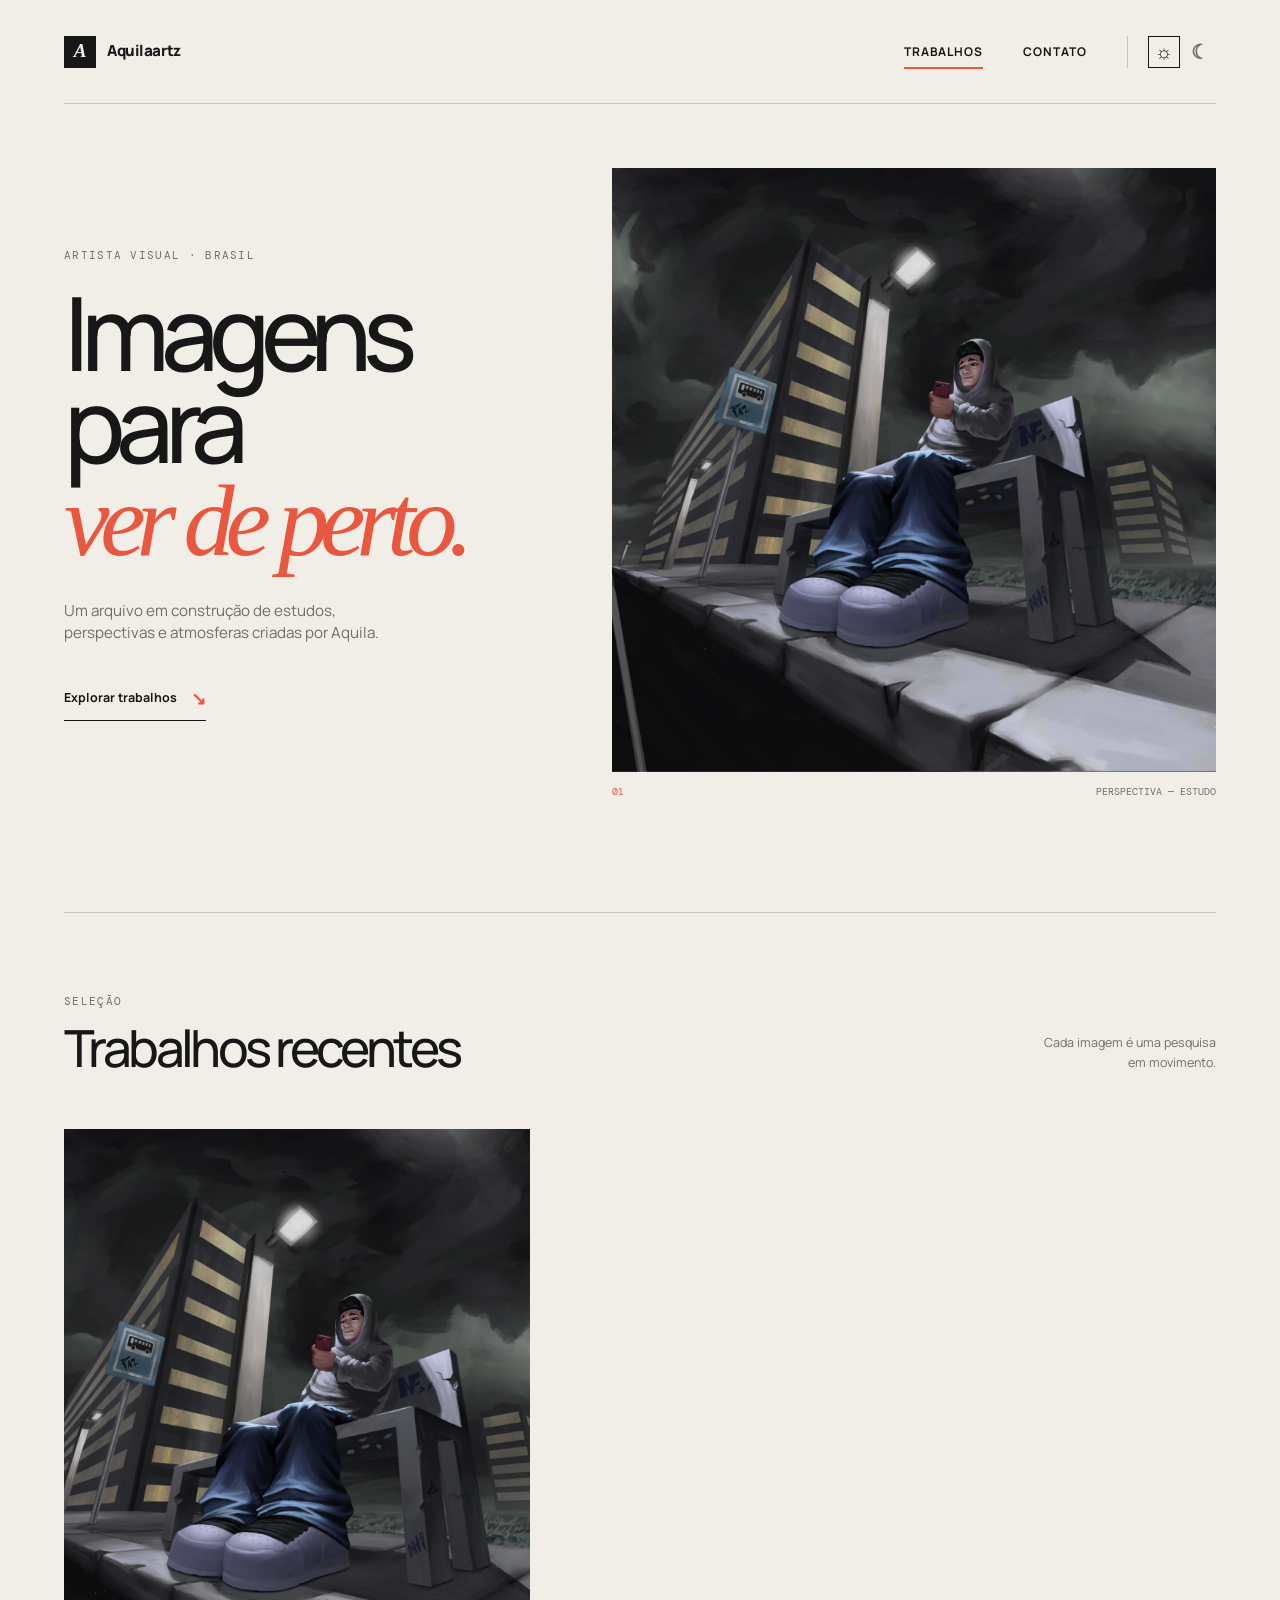
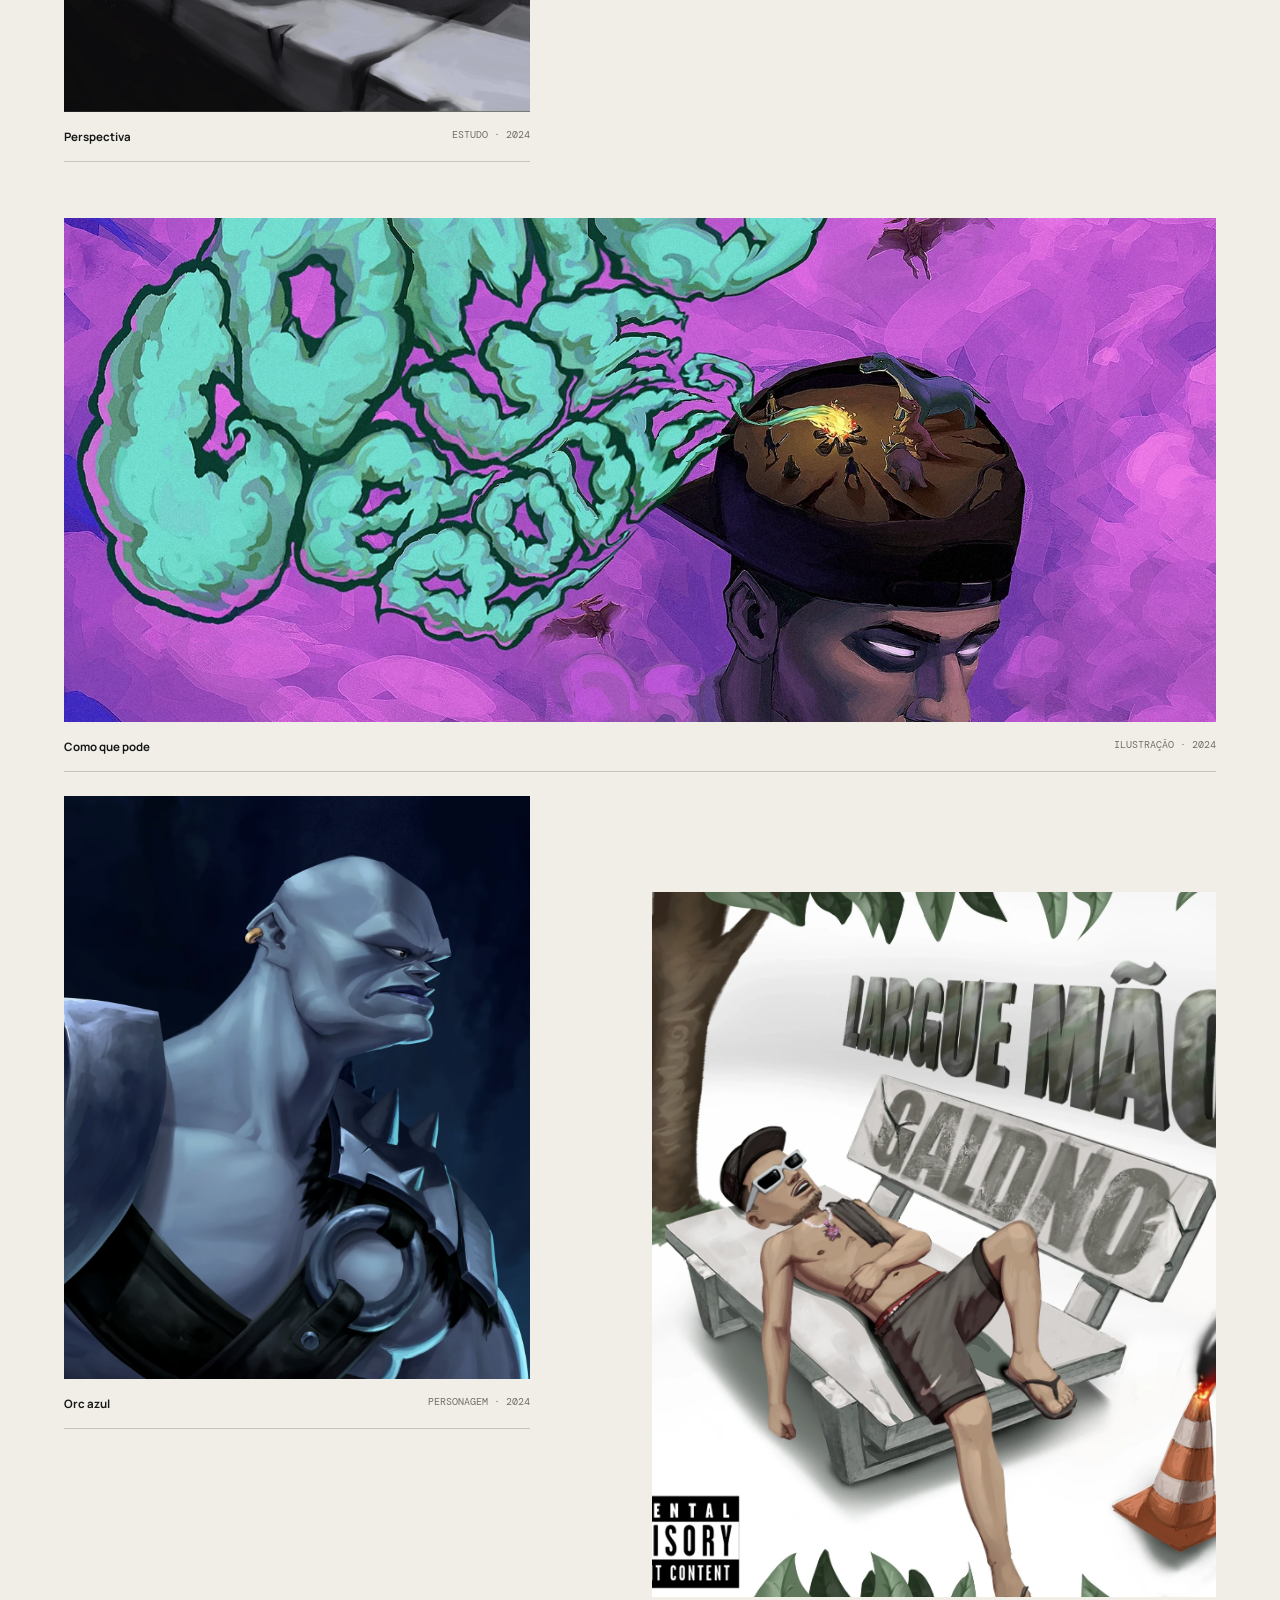
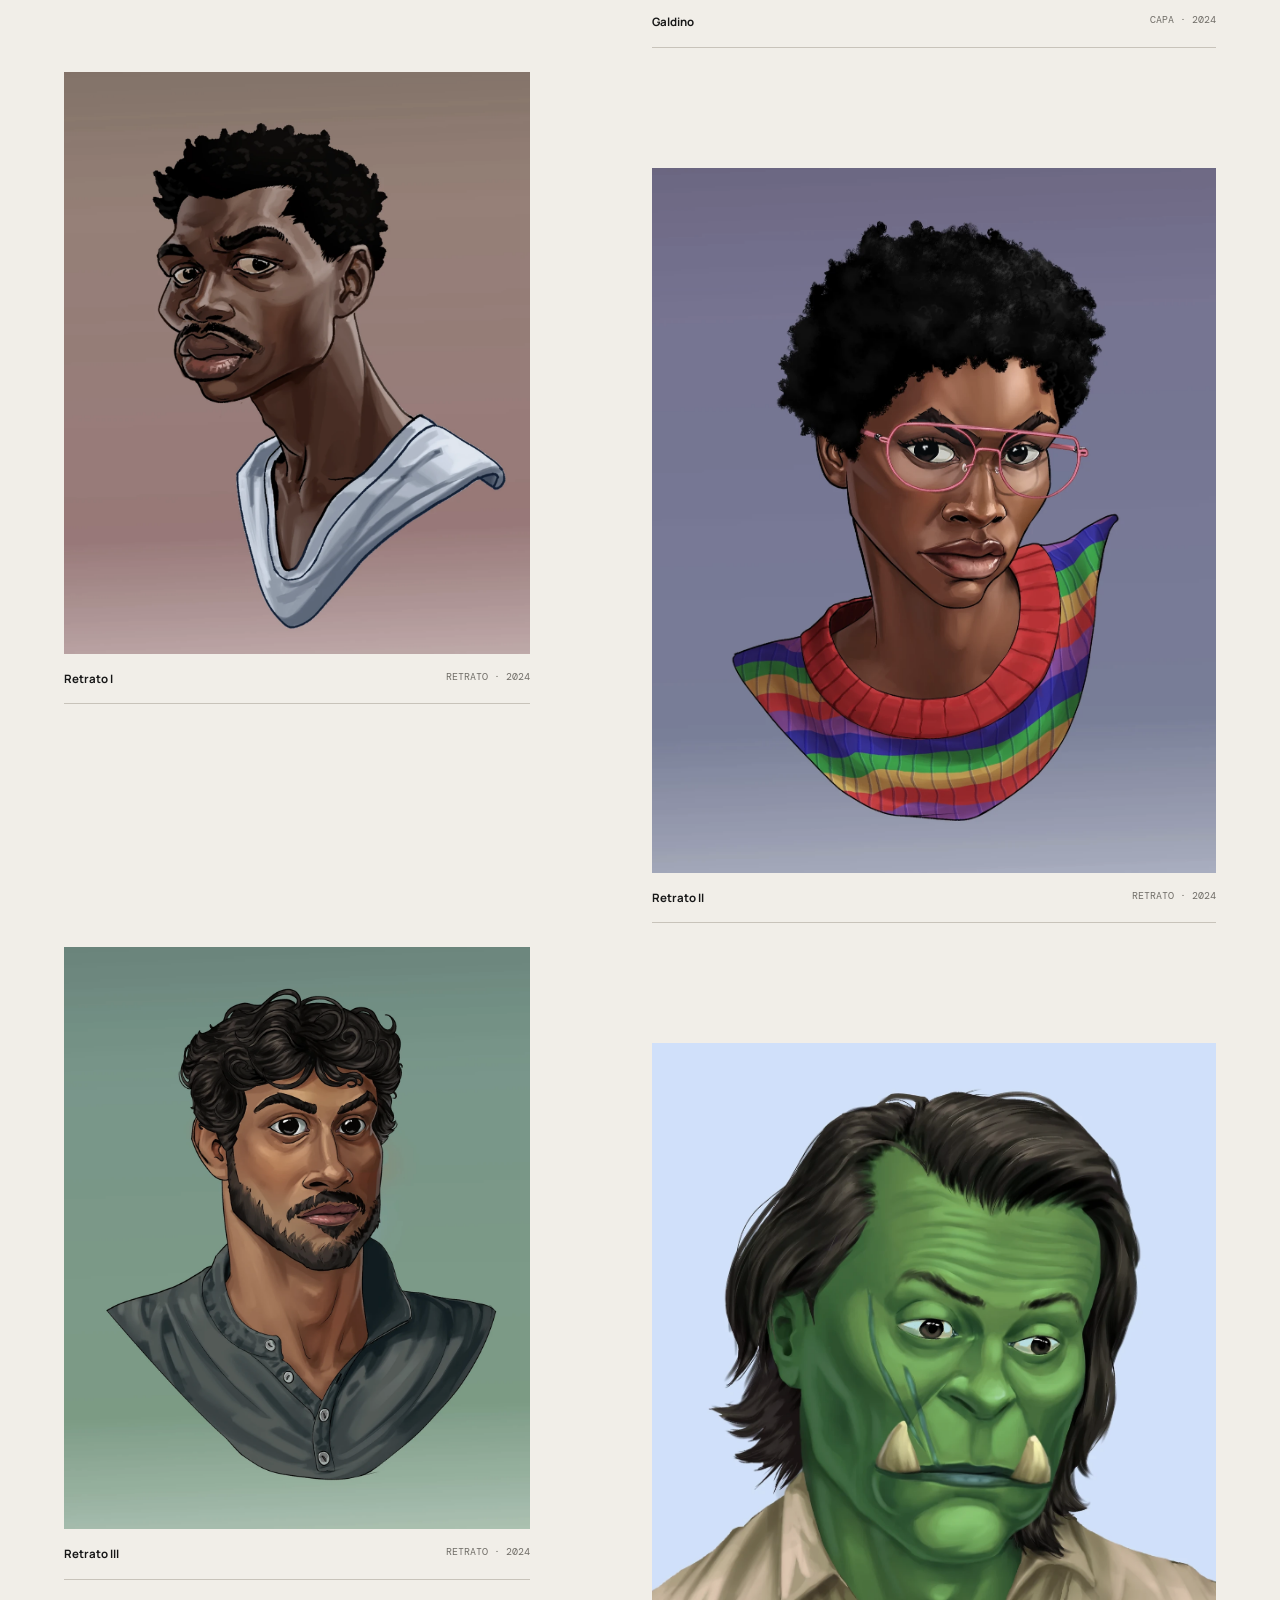
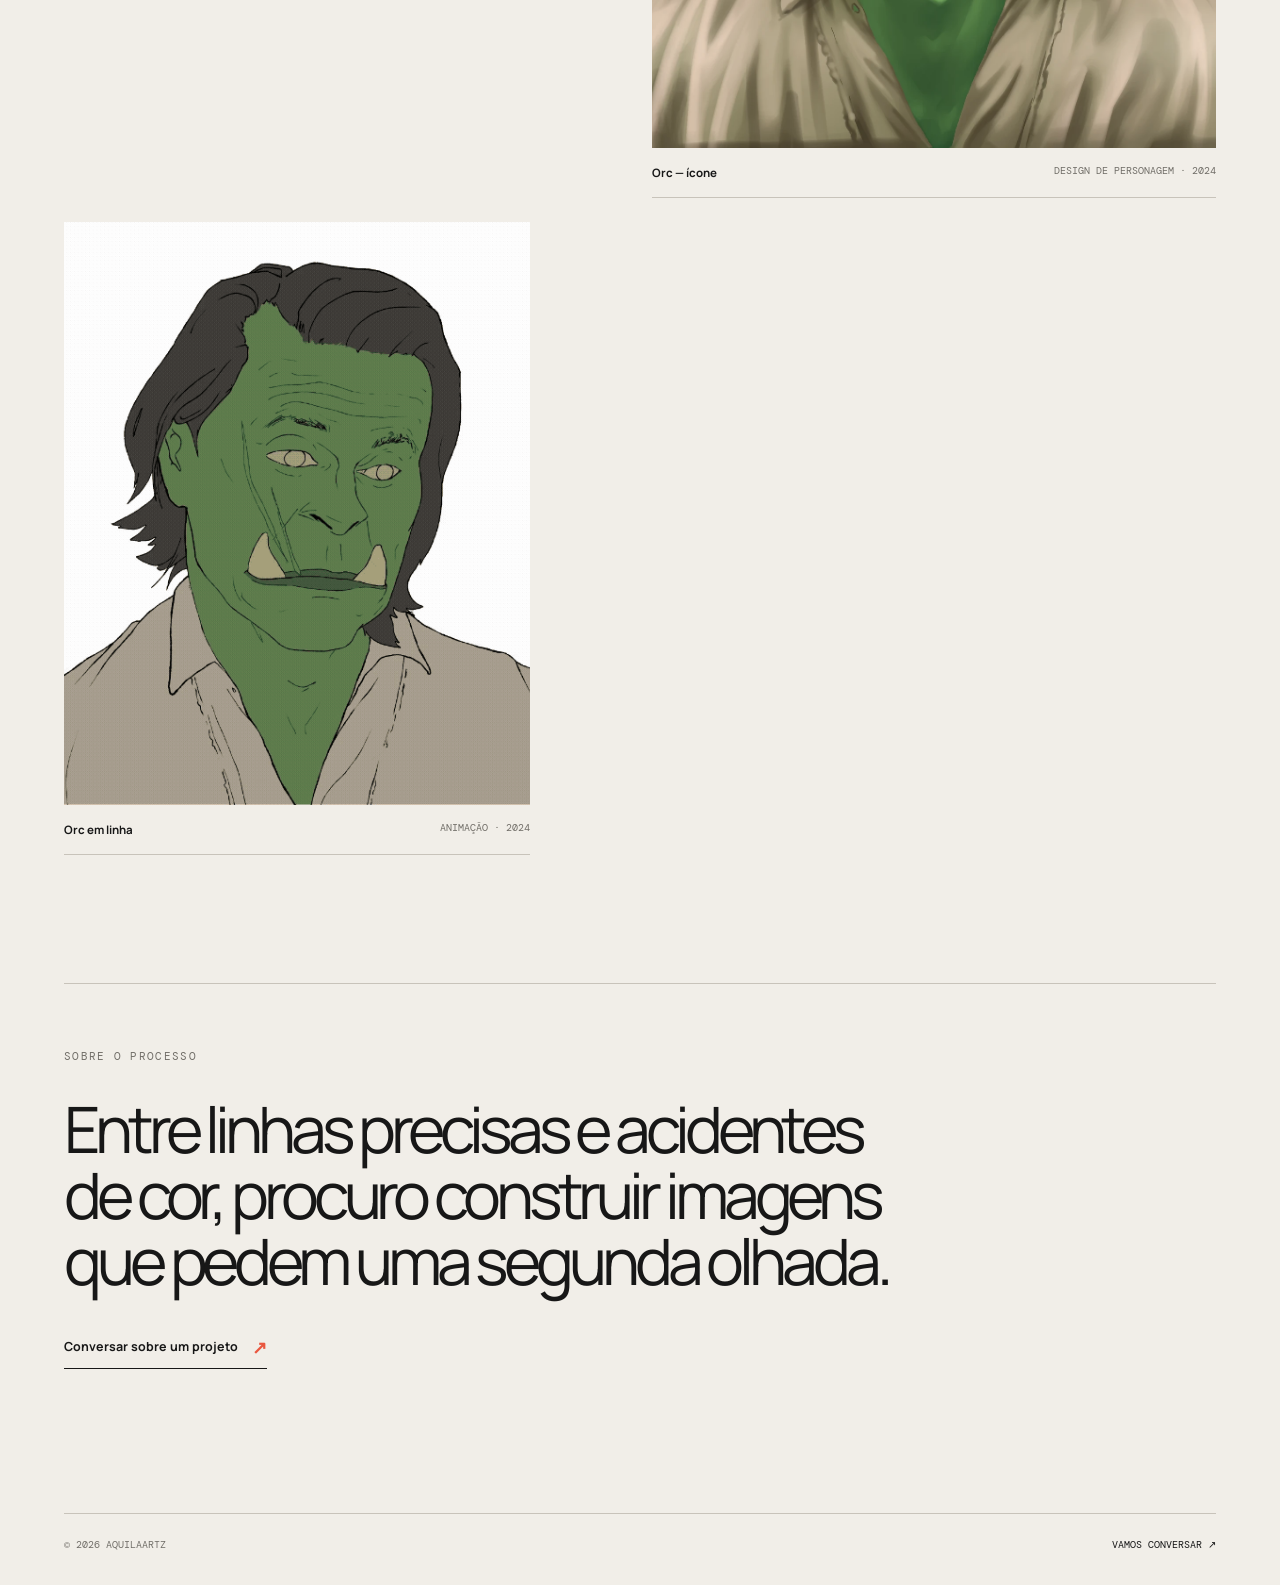
==== index.html @ cd627b95 "Adds the artistic portfolio site Introduces the complete portfolio experience so visitors can browse" ====
<!DOCTYPE html>
<html lang="pt-br">
<head>
    <meta charset="UTF-8">
    <meta name="viewport" content="width=device-width, initial-scale=1.0">
    <meta name="author" content="Aquila Fernando Alves Silva">
    <meta name="description" content="Aquilaartz — portfólio artístico de Aquila Fernando Alves Silva.">
    <script src="js/main.js" defer></script>
    <link rel="stylesheet" href="css/style.css">
    <title>Aquilaartz — Portfólio artístico</title>
</head>
<body>
    
    <header class="site-header">
        <a class="brand" href="index.html" aria-label="Aquilaartz, início"><span class="brand-mark">A</span><span>Aquilaartz</span></a>
        <button class="menu-toggle" type="button" aria-expanded="false" aria-controls="site-nav"><span class="sr-only">Abrir menu</span><span></span><span></span></button>
        <nav class="site-nav" id="site-nav" aria-label="Navegação principal"><a class="is-active" href="index.html">Trabalhos</a><a href="contato.html">Contato</a><div class="theme-switcher" aria-label="Escolha de tema"><button class="theme-button" type="button" data-theme-choice="light" aria-label="Usar interface clara" aria-pressed="true">☼</button><button class="theme-button" type="button" data-theme-choice="dark" aria-label="Usar interface escura" aria-pressed="false">☾</button></div></nav>
    </header>


    <main class="home-page">
        <section class="hero section-shell">
            <div class="hero-copy"><p class="eyebrow">Artista visual · Brasil</p><h1>Imagens para<br><em>ver de perto.</em></h1><p class="hero-intro">Um arquivo em construção de estudos, perspectivas e atmosferas criadas por Aquila.</p><a class="text-link" href="#trabalhos">Explorar trabalhos <span aria-hidden="true">↘</span></a></div>
            <figure class="hero-art"><img src="assets/img/arte-perspec.jpg" alt="Obra artística em perspectiva, de Aquila"><figcaption><span>01</span> Perspectiva — estudo</figcaption></figure>
        </section>
        <section class="work-section section-shell" id="trabalhos"><div class="section-heading"><div><p class="eyebrow">Seleção</p><h2>Trabalhos recentes</h2></div><p class="section-note">Cada imagem é uma pesquisa<br>em movimento.</p></div><div class="art-grid" id="art-grid" aria-live="polite"></div></section>
        <section class="statement section-shell"><p class="eyebrow">Sobre o processo</p><p class="statement-text">Entre linhas precisas e acidentes de cor, procuro construir imagens que pedem uma segunda olhada.</p><a class="text-link" href="contato.html">Conversar sobre um projeto <span aria-hidden="true">↗</span></a></section>
    </main>
    <footer class="site-footer section-shell"><span>© <span data-current-year></span> Aquilaartz</span><a href="contato.html">Vamos conversar <span aria-hidden="true">↗</span></a>
    </footer>
    <dialog class="art-modal" id="art-modal" aria-labelledby="modal-title"><button class="modal-close" type="button" aria-label="Fechar visualização">×</button><img id="modal-image" src="" alt=""><div class="modal-caption"><p class="eyebrow">Visualização</p><h2 id="modal-title"></h2><p id="modal-description"></p></div></dialog>
</body>
</html>
---- css/style.css ----
@import url('https://fonts.googleapis.com/css2?family=DM+Mono:wght@400;500&family=Manrope:wght@400;500;600;700;800&display=swap');
:root { --ink:#171717; --paper:#f1eee8; --muted:#716e68; --line:#c8c3ba; --accent:#e9573f; --space:clamp(1.5rem,5vw,5rem); }
body[data-theme='dark'] { --ink:#f1eee8; --paper:#171717; --muted:#aaa59d; --line:#45413d; --accent:#ff765d; }
* { box-sizing:border-box; margin:0; padding:0; } html { scroll-behavior:smooth; } body { background:var(--paper); color:var(--ink); font-family:'Manrope',sans-serif; line-height:1.5; } body:has(.art-modal[open]) { overflow:hidden; } a { color:inherit; text-decoration:none; } button { color:inherit; font:inherit; } .sr-only { position:absolute; width:1px; height:1px; padding:0; margin:-1px; overflow:hidden; clip:rect(0,0,0,0); white-space:nowrap; border:0; } .section-shell { width:min(100% - (var(--space) * 2),1280px); margin-inline:auto; }
.site-header { display:flex; align-items:center; justify-content:space-between; width:min(100% - (var(--space) * 2),1440px); min-height:6.5rem; margin-inline:auto; border-bottom:1px solid var(--line); } .brand { display:flex; align-items:center; gap:.7rem; font-size:.95rem; font-weight:800; letter-spacing:-.03em; } .brand-mark { display:grid; place-items:center; width:2rem; height:2rem; background:var(--ink); color:var(--paper); font-family:Georgia,serif; font-size:1.2rem; font-style:italic; } .site-nav { display:flex; align-items:center; gap:2.5rem; font-size:.75rem; font-weight:700; letter-spacing:.08em; text-transform:uppercase; } .site-nav a { position:relative; padding-block:.5rem; } .site-nav a::after { position:absolute; right:0; bottom:0; left:0; height:2px; background:var(--accent); content:''; transform:scaleX(0); transform-origin:right; transition:transform .25s ease; } .site-nav a:hover::after,.site-nav a.is-active::after { transform:scaleX(1); transform-origin:left; } .theme-switcher { display:flex; gap:.25rem; border-left:1px solid var(--line); padding-left:1.25rem; } .theme-button { display:grid; place-items:center; width:2rem; height:2rem; border:1px solid transparent; background:transparent; color:var(--muted); font-size:1.25rem; line-height:1; cursor:pointer; } .theme-button:hover,.theme-button[aria-pressed='true'] { border-color:var(--ink); color:var(--ink); } .menu-toggle { display:none; border:0; background:none; cursor:pointer; }
.eyebrow,.detail-label { color:var(--muted); font-family:'DM Mono',monospace; font-size:.68rem; letter-spacing:.12em; text-transform:uppercase; } .hero { display:grid; grid-template-columns:.85fr 1.15fr; gap:clamp(2rem,8vw,9rem); align-items:center; min-height:680px; padding-block:4rem 7rem; } .hero h1,.contact-intro h1 { margin:1.4rem 0 2rem; font-size:clamp(3.5rem,8vw,7.8rem); font-weight:500; letter-spacing:-.09em; line-height:.9; } h1 em { color:var(--accent); font-family:Georgia,serif; font-weight:400; } .hero-intro { max-width:22rem; color:var(--muted); font-size:.95rem; } .text-link,.contact-link { display:inline-flex; align-items:center; gap:.9rem; margin-top:2.5rem; border-bottom:1px solid var(--ink); padding-bottom:.5rem; font-size:.78rem; font-weight:700; } .text-link span,.contact-link span { color:var(--accent); font-size:1.1rem; transition:transform .2s ease; } .text-link:hover span,.contact-link:hover span { transform:translate(3px,-3px); } .hero-art img { display:block; width:100%; max-height:660px; object-fit:cover; filter:saturate(.9); } figcaption { display:flex; justify-content:space-between; margin-top:.8rem; color:var(--muted); font-family:'DM Mono',monospace; font-size:.65rem; text-transform:uppercase; } figcaption span { color:var(--accent); }
.work-section { padding-block:5rem 8rem; border-top:1px solid var(--line); } .section-heading { display:flex; align-items:end; justify-content:space-between; margin-bottom:3.5rem; } h2 { margin-top:.8rem; font-size:clamp(2rem,4vw,3.8rem); font-weight:500; letter-spacing:-.07em; line-height:1; } .section-note { color:var(--muted); font-size:.78rem; line-height:1.6; text-align:right; } .art-grid { display:grid; grid-template-columns:repeat(12,1fr); gap:1.5rem; } .art-card { grid-column:span 5; } .art-card:nth-child(2n) { grid-column:7/span 6; margin-top:6rem; } .art-card.is-wide { grid-column:1/-1; margin-top:2rem; } .art-card.is-wide .art-image-wrap { aspect-ratio:16/7; } .art-trigger { display:block; width:100%; border:0; background:none; text-align:left; cursor:pointer; } .art-image-wrap { display:block; overflow:hidden; aspect-ratio:4/5; background:#d8d3cb; } .art-image-wrap img { display:block; width:100%; height:100%; object-fit:cover; filter:grayscale(.15); transition:transform .6s cubic-bezier(.2,.7,.2,1),filter .6s ease; } .art-trigger:hover img { filter:grayscale(0); transform:scale(1.035); } .art-card-meta { display:flex; justify-content:space-between; gap:1rem; border-bottom:1px solid var(--line); padding:1rem 0; font-size:.72rem; } .art-card-meta span { color:var(--muted); font-family:'DM Mono',monospace; font-size:.62rem; text-transform:uppercase; } .statement { padding-block:4rem 9rem; border-top:1px solid var(--line); } .statement-text { max-width:850px; margin-top:2rem; font-size:clamp(2rem,5vw,5rem); letter-spacing:-.08em; line-height:1.03; }
.site-footer { display:flex; justify-content:space-between; border-top:1px solid var(--line); padding-block:1.5rem 2rem; color:var(--muted); font-family:'DM Mono',monospace; font-size:.62rem; text-transform:uppercase; } .site-footer a { color:var(--ink); } .contact-page { display:grid; grid-template-columns:1.4fr 1fr; gap:8vw; min-height:calc(100vh - 10rem); padding-block:11rem 8rem; } .contact-intro h1 { max-width:700px; font-size:clamp(3.7rem,8vw,8rem); } .contact-intro>p:last-child { max-width:24rem; color:var(--muted); font-size:.95rem; } .contact-details { align-self:end; border-top:1px solid var(--line); } .contact-block { display:flex; flex-direction:column; align-items:flex-start; border-bottom:1px solid var(--line); padding-block:1.5rem 2rem; } .contact-link { margin-top:1rem; font-size:1.05rem; } .contact-block .contact-link+.contact-link { margin-top:.5rem; }
.art-modal { width:min(92vw,900px); max-height:92vh; border:0; padding:0; background:var(--ink); color:var(--paper); } .art-modal::backdrop { background:rgb(23 23 23 / 85%); } .art-modal>img { display:block; width:100%; max-height:68vh; object-fit:contain; background:#252525; } .modal-caption { padding:1.4rem 1.7rem 1.8rem; } .modal-caption .eyebrow { color:#aaa59d; } .modal-caption h2 { margin-block:.6rem; } .modal-caption>p:last-child { color:#aaa59d; font-size:.85rem; } .modal-close { position:absolute; top:.8rem; right:1.1rem; z-index:1; border:0; background:none; color:var(--paper); font-size:2rem; line-height:1; cursor:pointer; }
@media (max-width:700px) { .site-header { min-height:5rem; } .menu-toggle { display:flex; flex-direction:column; gap:5px; padding:.5rem 0 .5rem .5rem; } .menu-toggle>span:not(.sr-only) { display:block; width:1.4rem; height:1px; background:var(--ink); } .site-nav { position:absolute; top:5rem; right:var(--space); left:var(--space); z-index:5; display:none; flex-direction:column; align-items:flex-start; gap:0; border-bottom:1px solid var(--line); background:var(--paper); padding-block:.5rem 1rem; } .site-nav.is-open { display:flex; } .site-nav a { padding:.75rem 0; } .theme-switcher { margin-top:.5rem; border-top:1px solid var(--line); border-left:0; padding:1rem 0 0; } .hero { display:block; min-height:auto; padding-block:5rem 6rem; } .hero-copy { margin-bottom:4rem; } .hero h1,.contact-intro h1 { font-size:clamp(3.5rem,17vw,6rem); } .hero-art img { max-height:500px; } .section-heading { align-items:start; flex-direction:column; gap:1.5rem; } .section-note { text-align:left; } .art-grid { display:block; } .art-card,.art-card:nth-child(2n),.art-card.is-wide { margin-top:0; margin-bottom:3rem; } .art-card.is-wide .art-image-wrap { aspect-ratio:16/9; } .statement { padding-bottom:6rem; } .contact-page { display:block; min-height:auto; padding-block:6rem 7rem; } .contact-details { margin-top:7rem; } }
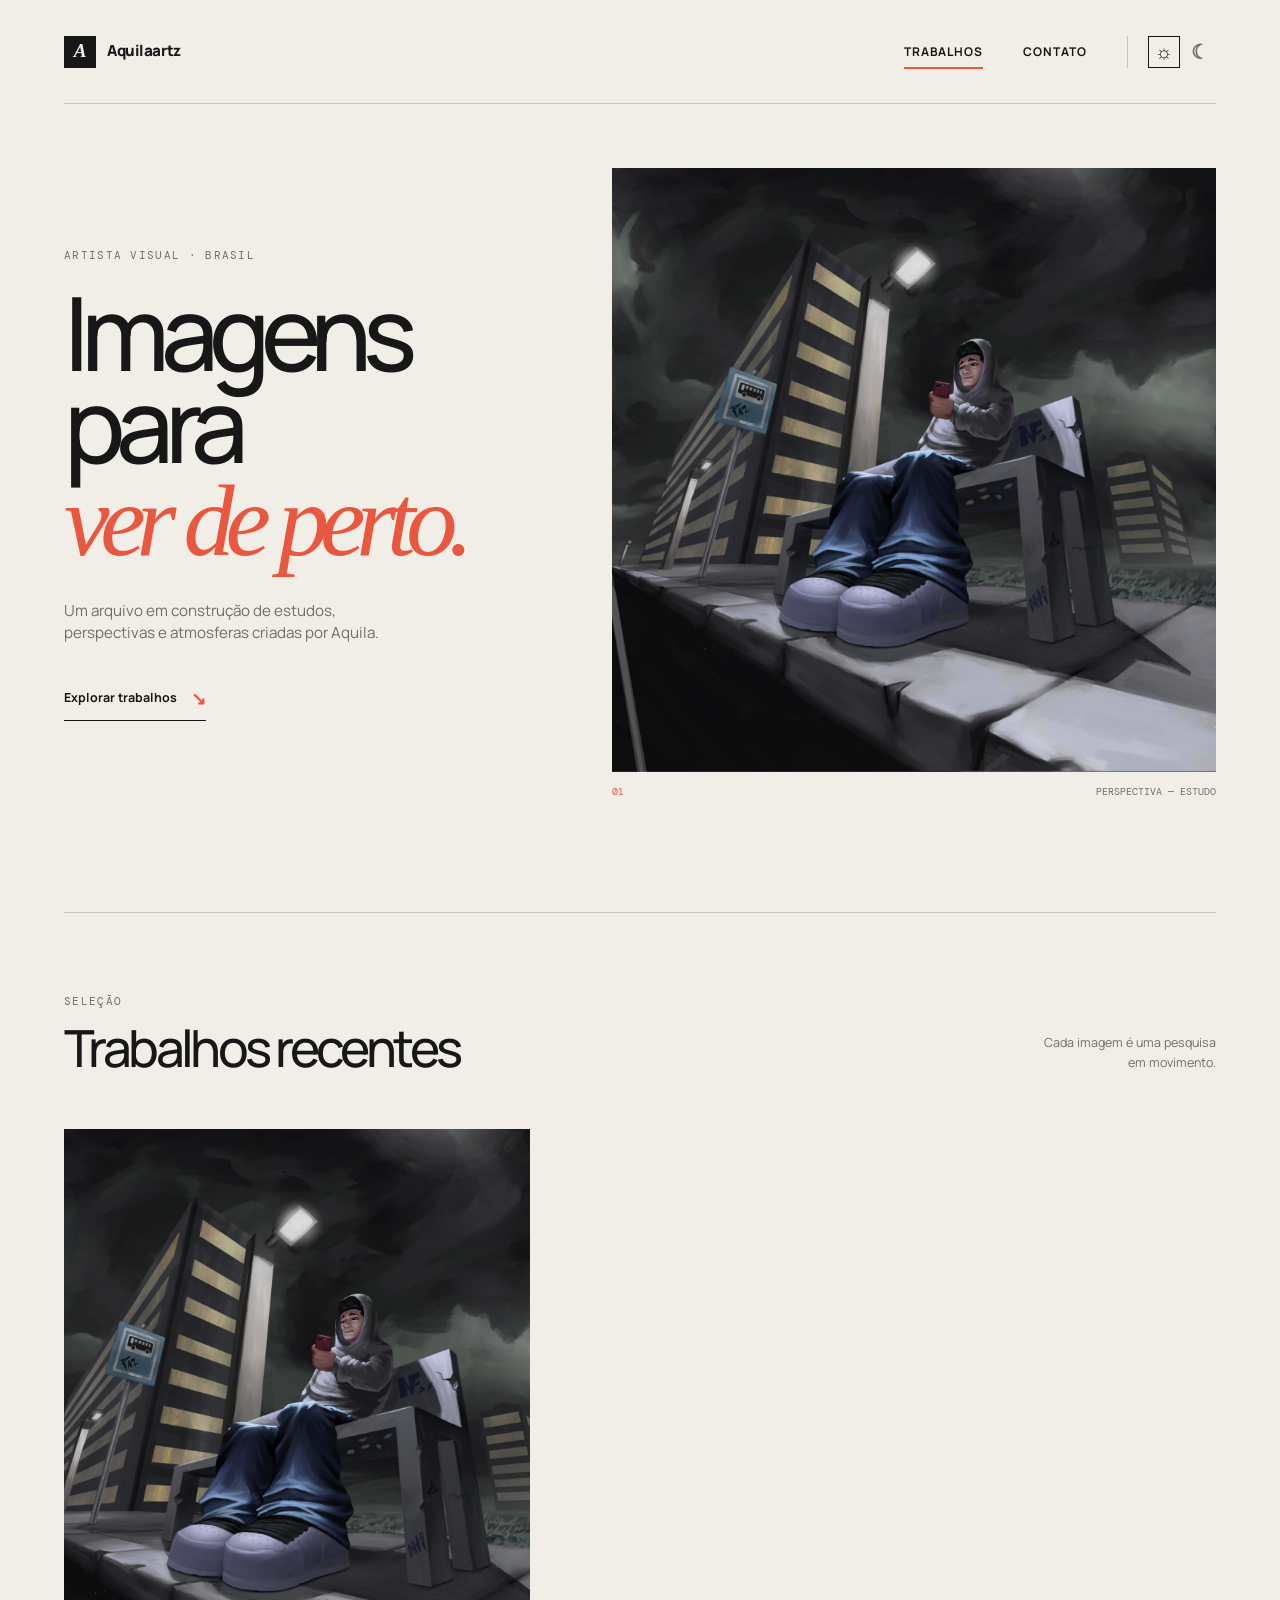
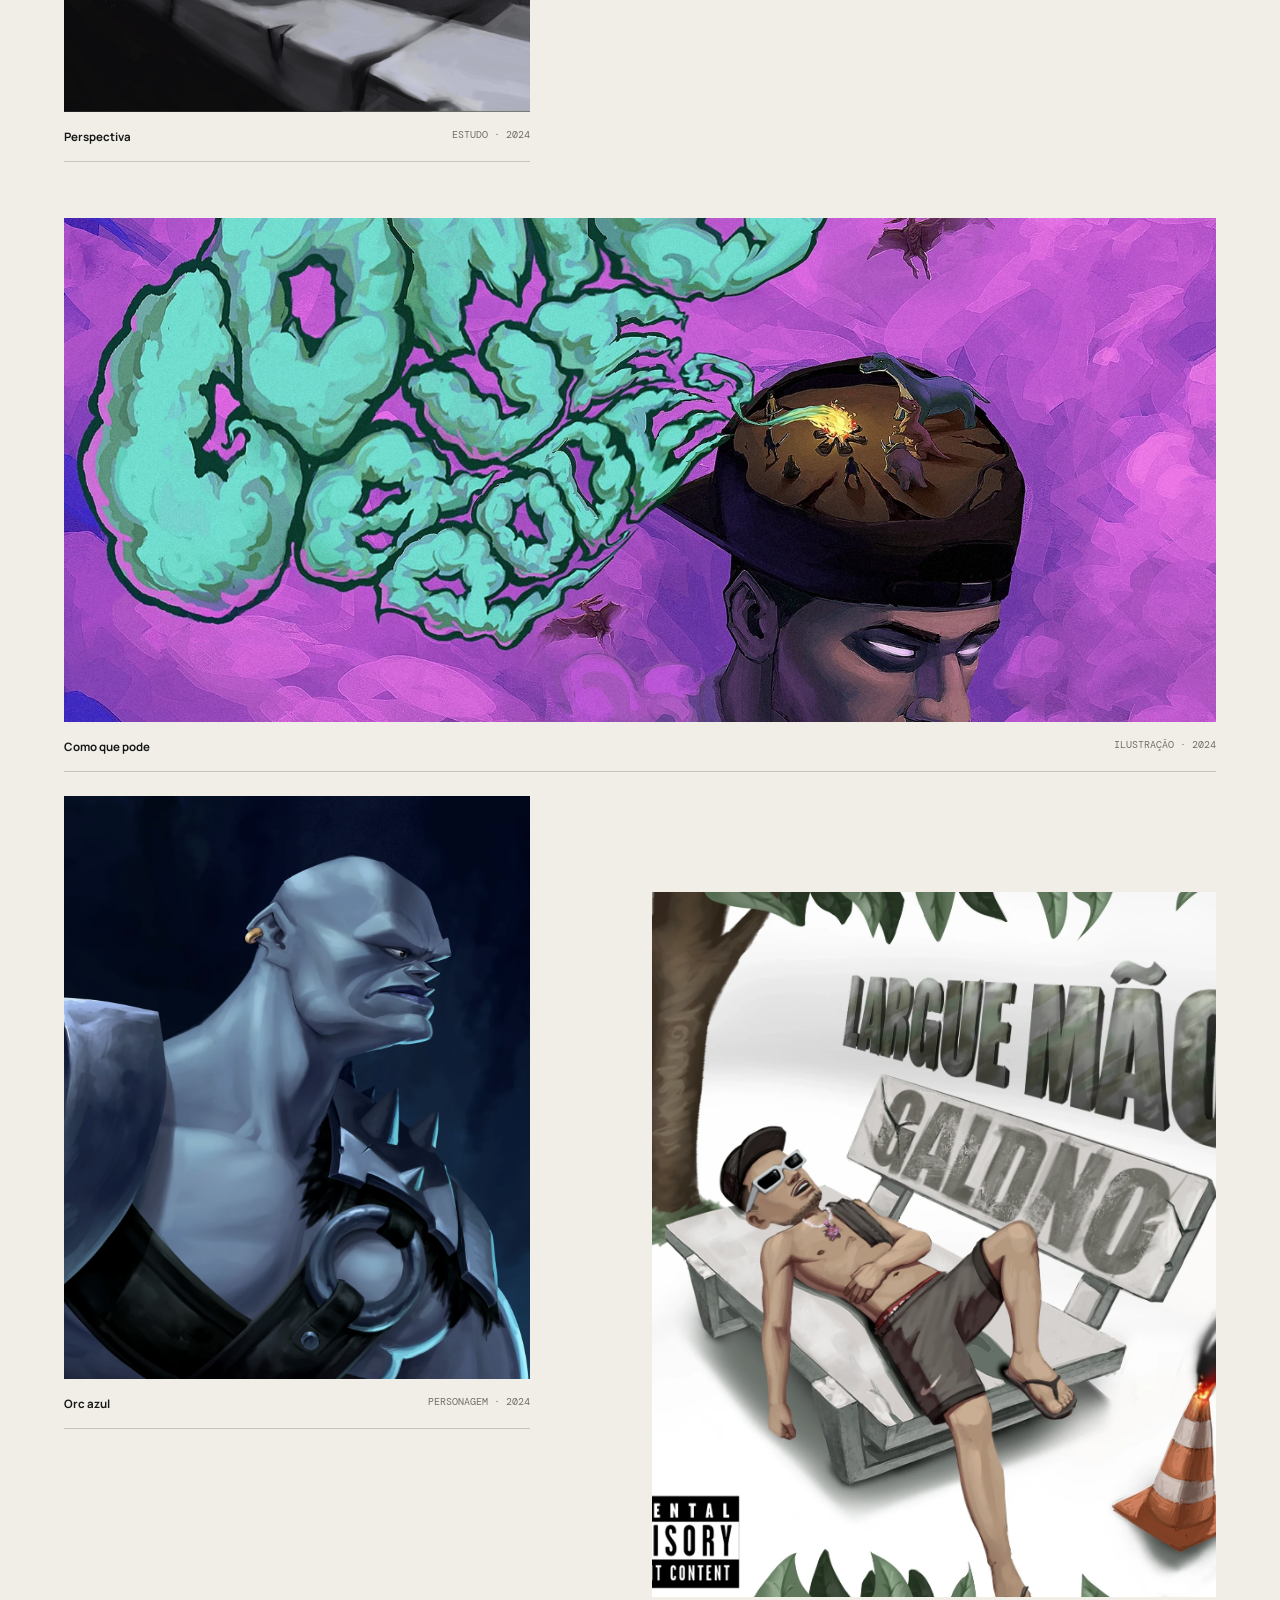
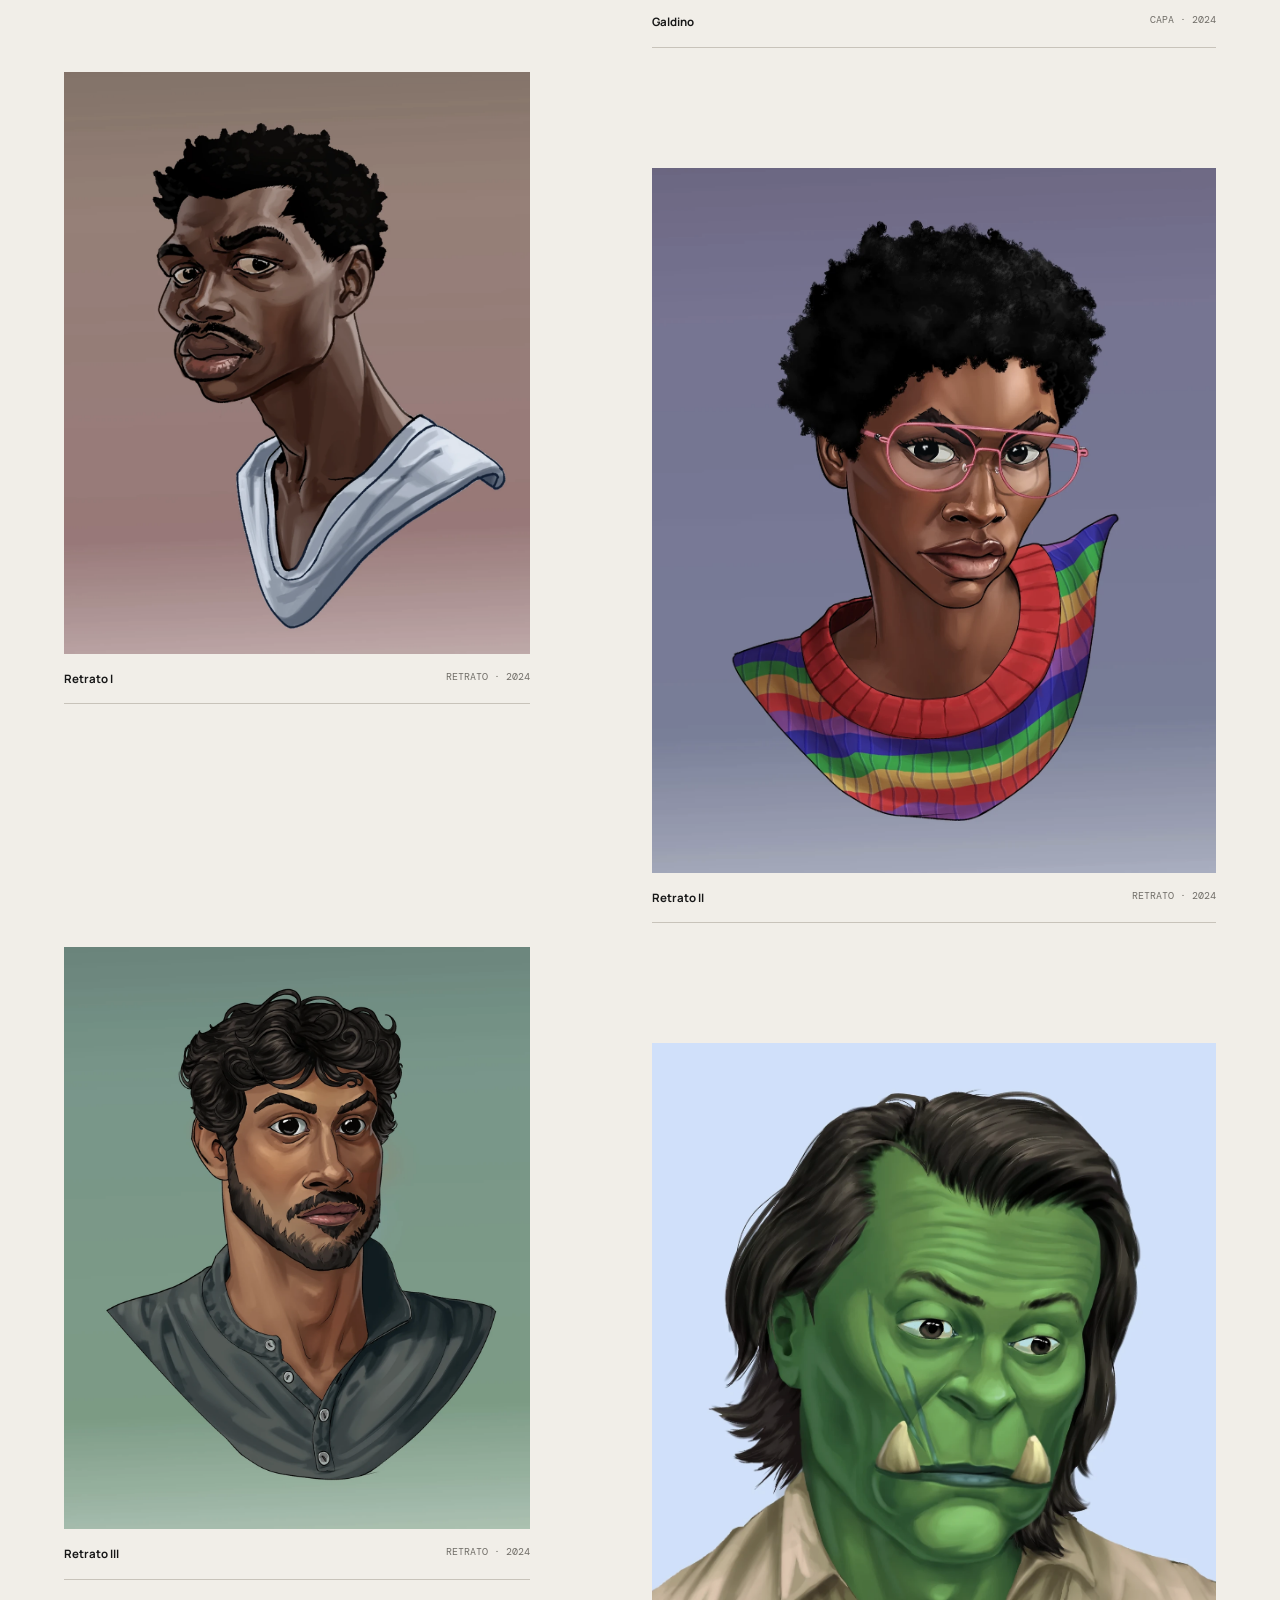
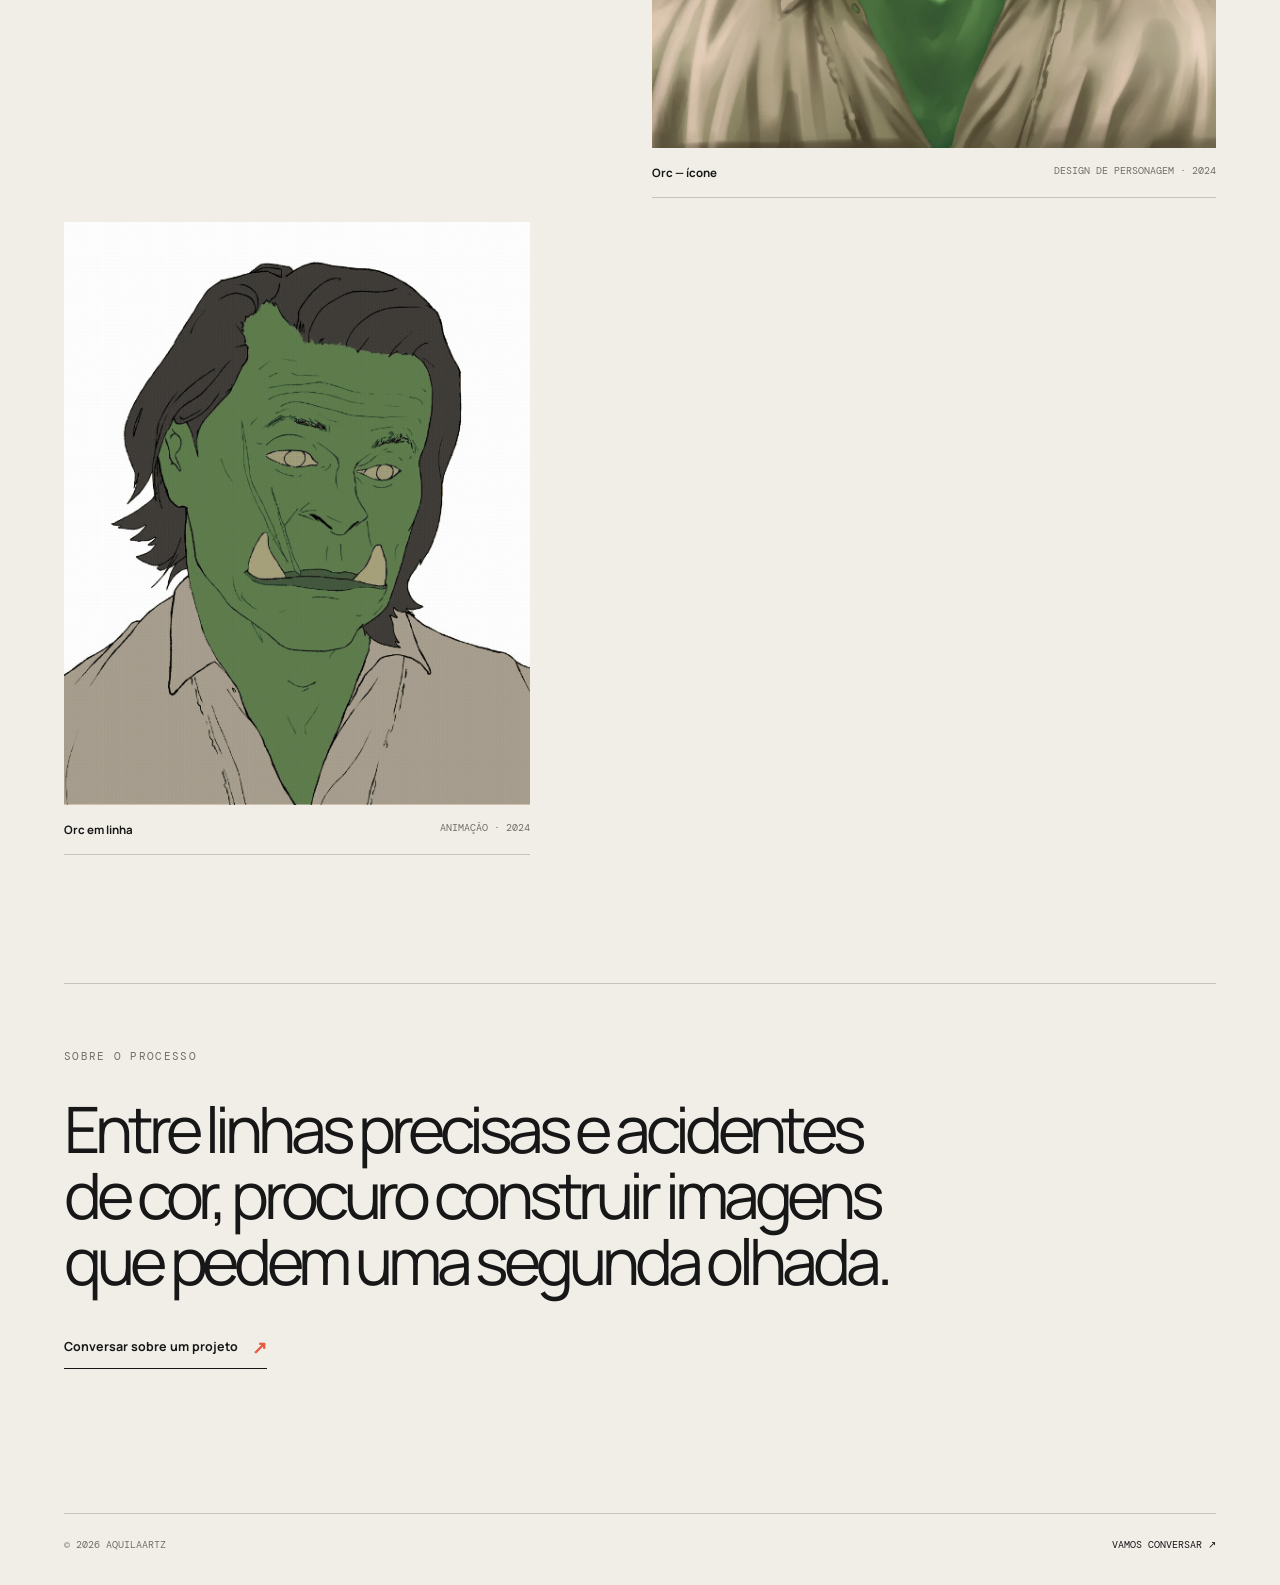
==== commit 52e17945: "Adds the portfolio site experience Refreshes the public portfolio with a cohesive visual system and " ====
--- a/index.html
+++ b/index.html
@@ -1,33 +1,127 @@
-<!DOCTYPE html>
+<!doctype html>
 <html lang="pt-br">
-<head>
-    <meta charset="UTF-8">
-    <meta name="viewport" content="width=device-width, initial-scale=1.0">
-    <meta name="author" content="Aquila Fernando Alves Silva">
-    <meta name="description" content="Aquilaartz — portfólio artístico de Aquila Fernando Alves Silva.">
+  <head>
+    <meta charset="UTF-8" />
+    <meta name="viewport" content="width=device-width, initial-scale=1.0" />
+    <meta name="author" content="Aquila Fernando Alves Silva" />
+    <meta
+      name="description"
+      content="Aquilaartz — portfólio artístico de Aquila Fernando Alves Silva."
+    />
+    <meta name="theme-color" content="#f1eee8" />
+    <meta property="og:title" content="Aquilaartz — Portfólio artístico" />
+    <meta
+      property="og:description"
+      content="Um arquivo visual de estudos, perspectivas e atmosferas criado por Aquila."
+    />
+    <meta property="og:type" content="website" />
+    <meta property="og:image" content="assets/img/arte-perspec.jpg" />
+    <link rel="icon" href="assets/favicon.svg" type="image/svg+xml" />
     <script src="js/main.js" defer></script>
-    <link rel="stylesheet" href="css/style.css">
+    <link rel="stylesheet" href="css/style.css" />
     <title>Aquilaartz — Portfólio artístico</title>
-</head>
-<body>
-    
+  </head>
+  <body>
     <header class="site-header">
-        <a class="brand" href="index.html" aria-label="Aquilaartz, início"><span class="brand-mark">A</span><span>Aquilaartz</span></a>
-        <button class="menu-toggle" type="button" aria-expanded="false" aria-controls="site-nav"><span class="sr-only">Abrir menu</span><span></span><span></span></button>
-        <nav class="site-nav" id="site-nav" aria-label="Navegação principal"><a class="is-active" href="index.html">Trabalhos</a><a href="contato.html">Contato</a><div class="theme-switcher" aria-label="Escolha de tema"><button class="theme-button" type="button" data-theme-choice="light" aria-label="Usar interface clara" aria-pressed="true">☼</button><button class="theme-button" type="button" data-theme-choice="dark" aria-label="Usar interface escura" aria-pressed="false">☾</button></div></nav>
+      <a class="brand" href="index.html" aria-label="Aquilaartz, início"
+        ><span class="brand-mark">A</span><span>Aquilaartz</span></a
+      >
+      <button
+        class="menu-toggle"
+        type="button"
+        aria-expanded="false"
+        aria-controls="site-nav"
+      >
+        <span class="sr-only">Abrir menu</span><span></span><span></span>
+      </button>
+      <nav class="site-nav" id="site-nav" aria-label="Navegação principal">
+        <a class="is-active" href="index.html">Trabalhos</a
+        ><a href="contato.html">Contato</a>
+        <div class="theme-switcher" aria-label="Escolha de tema">
+          <button
+            class="theme-button"
+            type="button"
+            data-theme-choice="light"
+            aria-label="Usar interface clara"
+            aria-pressed="true"
+          >
+            ☼</button
+          ><button
+            class="theme-button"
+            type="button"
+            data-theme-choice="dark"
+            aria-label="Usar interface escura"
+            aria-pressed="false"
+          >
+            ☾
+          </button>
+        </div>
+      </nav>
     </header>
 
-
     <main class="home-page">
-        <section class="hero section-shell">
-            <div class="hero-copy"><p class="eyebrow">Artista visual · Brasil</p><h1>Imagens para<br><em>ver de perto.</em></h1><p class="hero-intro">Um arquivo em construção de estudos, perspectivas e atmosferas criadas por Aquila.</p><a class="text-link" href="#trabalhos">Explorar trabalhos <span aria-hidden="true">↘</span></a></div>
-            <figure class="hero-art"><img src="assets/img/arte-perspec.jpg" alt="Obra artística em perspectiva, de Aquila"><figcaption><span>01</span> Perspectiva — estudo</figcaption></figure>
-        </section>
-        <section class="work-section section-shell" id="trabalhos"><div class="section-heading"><div><p class="eyebrow">Seleção</p><h2>Trabalhos recentes</h2></div><p class="section-note">Cada imagem é uma pesquisa<br>em movimento.</p></div><div class="art-grid" id="art-grid" aria-live="polite"></div></section>
-        <section class="statement section-shell"><p class="eyebrow">Sobre o processo</p><p class="statement-text">Entre linhas precisas e acidentes de cor, procuro construir imagens que pedem uma segunda olhada.</p><a class="text-link" href="contato.html">Conversar sobre um projeto <span aria-hidden="true">↗</span></a></section>
+      <section class="hero section-shell">
+        <div class="hero-copy">
+          <p class="eyebrow">Artista visual · Brasil</p>
+          <h1>Imagens para<br /><em>ver de perto.</em></h1>
+          <p class="hero-intro">
+            Um arquivo em construção de estudos, perspectivas e atmosferas
+            criadas por Aquila.
+          </p>
+          <a class="text-link" href="#trabalhos"
+            >Explorar trabalhos <span aria-hidden="true">↘</span></a
+          >
+        </div>
+        <figure class="hero-art">
+          <img
+            src="assets/img/arte-perspec.jpg"
+            alt="Obra artística em perspectiva, de Aquila"
+          />
+          <figcaption><span>01</span> Perspectiva — estudo</figcaption>
+        </figure>
+      </section>
+      <section class="work-section section-shell" id="trabalhos">
+        <div class="section-heading">
+          <div>
+            <p class="eyebrow">Seleção</p>
+            <h2>Trabalhos recentes</h2>
+          </div>
+          <p class="section-note">
+            Cada imagem é uma pesquisa<br />em movimento.
+          </p>
+        </div>
+        <div class="art-grid" id="art-grid" aria-live="polite"></div>
+      </section>
+      <section class="statement section-shell">
+        <p class="eyebrow">Sobre o processo</p>
+        <p class="statement-text">
+          Entre linhas precisas e acidentes de cor, procuro construir imagens
+          que pedem uma segunda olhada.
+        </p>
+        <a class="text-link" href="contato.html"
+          >Conversar sobre um projeto <span aria-hidden="true">↗</span></a
+        >
+      </section>
     </main>
-    <footer class="site-footer section-shell"><span>© <span data-current-year></span> Aquilaartz</span><a href="contato.html">Vamos conversar <span aria-hidden="true">↗</span></a>
+    <footer class="site-footer section-shell">
+      <span>© <span data-current-year></span> Aquilaartz</span
+      ><a href="contato.html"
+        >Vamos conversar <span aria-hidden="true">↗</span></a
+      >
     </footer>
-    <dialog class="art-modal" id="art-modal" aria-labelledby="modal-title"><button class="modal-close" type="button" aria-label="Fechar visualização">×</button><img id="modal-image" src="" alt=""><div class="modal-caption"><p class="eyebrow">Visualização</p><h2 id="modal-title"></h2><p id="modal-description"></p></div></dialog>
-</body>
-</html>+    <dialog class="art-modal" id="art-modal" aria-labelledby="modal-title">
+      <button
+        class="modal-close"
+        type="button"
+        aria-label="Fechar visualização"
+      >
+        ×</button
+      ><img id="modal-image" src="" alt="" />
+      <div class="modal-caption">
+        <p class="eyebrow">Visualização</p>
+        <h2 id="modal-title"></h2>
+        <p id="modal-description"></p>
+      </div>
+    </dialog>
+  </body>
+</html>
--- a/css/style.css
+++ b/css/style.css
@@ -1,10 +1,491 @@
-@import url('https://fonts.googleapis.com/css2?family=DM+Mono:wght@400;500&family=Manrope:wght@400;500;600;700;800&display=swap');
-:root { --ink:#171717; --paper:#f1eee8; --muted:#716e68; --line:#c8c3ba; --accent:#e9573f; --space:clamp(1.5rem,5vw,5rem); }
-body[data-theme='dark'] { --ink:#f1eee8; --paper:#171717; --muted:#aaa59d; --line:#45413d; --accent:#ff765d; }
-* { box-sizing:border-box; margin:0; padding:0; } html { scroll-behavior:smooth; } body { background:var(--paper); color:var(--ink); font-family:'Manrope',sans-serif; line-height:1.5; } body:has(.art-modal[open]) { overflow:hidden; } a { color:inherit; text-decoration:none; } button { color:inherit; font:inherit; } .sr-only { position:absolute; width:1px; height:1px; padding:0; margin:-1px; overflow:hidden; clip:rect(0,0,0,0); white-space:nowrap; border:0; } .section-shell { width:min(100% - (var(--space) * 2),1280px); margin-inline:auto; }
-.site-header { display:flex; align-items:center; justify-content:space-between; width:min(100% - (var(--space) * 2),1440px); min-height:6.5rem; margin-inline:auto; border-bottom:1px solid var(--line); } .brand { display:flex; align-items:center; gap:.7rem; font-size:.95rem; font-weight:800; letter-spacing:-.03em; } .brand-mark { display:grid; place-items:center; width:2rem; height:2rem; background:var(--ink); color:var(--paper); font-family:Georgia,serif; font-size:1.2rem; font-style:italic; } .site-nav { display:flex; align-items:center; gap:2.5rem; font-size:.75rem; font-weight:700; letter-spacing:.08em; text-transform:uppercase; } .site-nav a { position:relative; padding-block:.5rem; } .site-nav a::after { position:absolute; right:0; bottom:0; left:0; height:2px; background:var(--accent); content:''; transform:scaleX(0); transform-origin:right; transition:transform .25s ease; } .site-nav a:hover::after,.site-nav a.is-active::after { transform:scaleX(1); transform-origin:left; } .theme-switcher { display:flex; gap:.25rem; border-left:1px solid var(--line); padding-left:1.25rem; } .theme-button { display:grid; place-items:center; width:2rem; height:2rem; border:1px solid transparent; background:transparent; color:var(--muted); font-size:1.25rem; line-height:1; cursor:pointer; } .theme-button:hover,.theme-button[aria-pressed='true'] { border-color:var(--ink); color:var(--ink); } .menu-toggle { display:none; border:0; background:none; cursor:pointer; }
-.eyebrow,.detail-label { color:var(--muted); font-family:'DM Mono',monospace; font-size:.68rem; letter-spacing:.12em; text-transform:uppercase; } .hero { display:grid; grid-template-columns:.85fr 1.15fr; gap:clamp(2rem,8vw,9rem); align-items:center; min-height:680px; padding-block:4rem 7rem; } .hero h1,.contact-intro h1 { margin:1.4rem 0 2rem; font-size:clamp(3.5rem,8vw,7.8rem); font-weight:500; letter-spacing:-.09em; line-height:.9; } h1 em { color:var(--accent); font-family:Georgia,serif; font-weight:400; } .hero-intro { max-width:22rem; color:var(--muted); font-size:.95rem; } .text-link,.contact-link { display:inline-flex; align-items:center; gap:.9rem; margin-top:2.5rem; border-bottom:1px solid var(--ink); padding-bottom:.5rem; font-size:.78rem; font-weight:700; } .text-link span,.contact-link span { color:var(--accent); font-size:1.1rem; transition:transform .2s ease; } .text-link:hover span,.contact-link:hover span { transform:translate(3px,-3px); } .hero-art img { display:block; width:100%; max-height:660px; object-fit:cover; filter:saturate(.9); } figcaption { display:flex; justify-content:space-between; margin-top:.8rem; color:var(--muted); font-family:'DM Mono',monospace; font-size:.65rem; text-transform:uppercase; } figcaption span { color:var(--accent); }
-.work-section { padding-block:5rem 8rem; border-top:1px solid var(--line); } .section-heading { display:flex; align-items:end; justify-content:space-between; margin-bottom:3.5rem; } h2 { margin-top:.8rem; font-size:clamp(2rem,4vw,3.8rem); font-weight:500; letter-spacing:-.07em; line-height:1; } .section-note { color:var(--muted); font-size:.78rem; line-height:1.6; text-align:right; } .art-grid { display:grid; grid-template-columns:repeat(12,1fr); gap:1.5rem; } .art-card { grid-column:span 5; } .art-card:nth-child(2n) { grid-column:7/span 6; margin-top:6rem; } .art-card.is-wide { grid-column:1/-1; margin-top:2rem; } .art-card.is-wide .art-image-wrap { aspect-ratio:16/7; } .art-trigger { display:block; width:100%; border:0; background:none; text-align:left; cursor:pointer; } .art-image-wrap { display:block; overflow:hidden; aspect-ratio:4/5; background:#d8d3cb; } .art-image-wrap img { display:block; width:100%; height:100%; object-fit:cover; filter:grayscale(.15); transition:transform .6s cubic-bezier(.2,.7,.2,1),filter .6s ease; } .art-trigger:hover img { filter:grayscale(0); transform:scale(1.035); } .art-card-meta { display:flex; justify-content:space-between; gap:1rem; border-bottom:1px solid var(--line); padding:1rem 0; font-size:.72rem; } .art-card-meta span { color:var(--muted); font-family:'DM Mono',monospace; font-size:.62rem; text-transform:uppercase; } .statement { padding-block:4rem 9rem; border-top:1px solid var(--line); } .statement-text { max-width:850px; margin-top:2rem; font-size:clamp(2rem,5vw,5rem); letter-spacing:-.08em; line-height:1.03; }
-.site-footer { display:flex; justify-content:space-between; border-top:1px solid var(--line); padding-block:1.5rem 2rem; color:var(--muted); font-family:'DM Mono',monospace; font-size:.62rem; text-transform:uppercase; } .site-footer a { color:var(--ink); } .contact-page { display:grid; grid-template-columns:1.4fr 1fr; gap:8vw; min-height:calc(100vh - 10rem); padding-block:11rem 8rem; } .contact-intro h1 { max-width:700px; font-size:clamp(3.7rem,8vw,8rem); } .contact-intro>p:last-child { max-width:24rem; color:var(--muted); font-size:.95rem; } .contact-details { align-self:end; border-top:1px solid var(--line); } .contact-block { display:flex; flex-direction:column; align-items:flex-start; border-bottom:1px solid var(--line); padding-block:1.5rem 2rem; } .contact-link { margin-top:1rem; font-size:1.05rem; } .contact-block .contact-link+.contact-link { margin-top:.5rem; }
-.art-modal { width:min(92vw,900px); max-height:92vh; border:0; padding:0; background:var(--ink); color:var(--paper); } .art-modal::backdrop { background:rgb(23 23 23 / 85%); } .art-modal>img { display:block; width:100%; max-height:68vh; object-fit:contain; background:#252525; } .modal-caption { padding:1.4rem 1.7rem 1.8rem; } .modal-caption .eyebrow { color:#aaa59d; } .modal-caption h2 { margin-block:.6rem; } .modal-caption>p:last-child { color:#aaa59d; font-size:.85rem; } .modal-close { position:absolute; top:.8rem; right:1.1rem; z-index:1; border:0; background:none; color:var(--paper); font-size:2rem; line-height:1; cursor:pointer; }
-@media (max-width:700px) { .site-header { min-height:5rem; } .menu-toggle { display:flex; flex-direction:column; gap:5px; padding:.5rem 0 .5rem .5rem; } .menu-toggle>span:not(.sr-only) { display:block; width:1.4rem; height:1px; background:var(--ink); } .site-nav { position:absolute; top:5rem; right:var(--space); left:var(--space); z-index:5; display:none; flex-direction:column; align-items:flex-start; gap:0; border-bottom:1px solid var(--line); background:var(--paper); padding-block:.5rem 1rem; } .site-nav.is-open { display:flex; } .site-nav a { padding:.75rem 0; } .theme-switcher { margin-top:.5rem; border-top:1px solid var(--line); border-left:0; padding:1rem 0 0; } .hero { display:block; min-height:auto; padding-block:5rem 6rem; } .hero-copy { margin-bottom:4rem; } .hero h1,.contact-intro h1 { font-size:clamp(3.5rem,17vw,6rem); } .hero-art img { max-height:500px; } .section-heading { align-items:start; flex-direction:column; gap:1.5rem; } .section-note { text-align:left; } .art-grid { display:block; } .art-card,.art-card:nth-child(2n),.art-card.is-wide { margin-top:0; margin-bottom:3rem; } .art-card.is-wide .art-image-wrap { aspect-ratio:16/9; } .statement { padding-bottom:6rem; } .contact-page { display:block; min-height:auto; padding-block:6rem 7rem; } .contact-details { margin-top:7rem; } }
+@import url("https://fonts.googleapis.com/css2?family=DM+Mono:wght@400;500&family=Manrope:wght@400;500;600;700;800&display=swap");
+:root {
+  --ink: #171717;
+  --paper: #f1eee8;
+  --muted: #716e68;
+  --line: #c8c3ba;
+  --accent: #e9573f;
+  --space: clamp(1.5rem, 5vw, 5rem);
+}
+body[data-theme="dark"] {
+  --ink: #f1eee8;
+  --paper: #171717;
+  --muted: #aaa59d;
+  --line: #45413d;
+  --accent: #ff765d;
+}
+* {
+  box-sizing: border-box;
+  margin: 0;
+  padding: 0;
+}
+html {
+  scroll-behavior: smooth;
+}
+body {
+  background: var(--paper);
+  color: var(--ink);
+  font-family: "Manrope", sans-serif;
+  line-height: 1.5;
+}
+body:has(.art-modal[open]) {
+  overflow: hidden;
+}
+a {
+  color: inherit;
+  text-decoration: none;
+}
+button {
+  color: inherit;
+  font: inherit;
+}
+.sr-only {
+  position: absolute;
+  width: 1px;
+  height: 1px;
+  padding: 0;
+  margin: -1px;
+  overflow: hidden;
+  clip: rect(0, 0, 0, 0);
+  white-space: nowrap;
+  border: 0;
+}
+.section-shell {
+  width: min(100% - (var(--space) * 2), 1280px);
+  margin-inline: auto;
+}
+.site-header {
+  display: flex;
+  align-items: center;
+  justify-content: space-between;
+  width: min(100% - (var(--space) * 2), 1440px);
+  min-height: 6.5rem;
+  margin-inline: auto;
+  border-bottom: 1px solid var(--line);
+}
+.brand {
+  display: flex;
+  align-items: center;
+  gap: 0.7rem;
+  font-size: 0.95rem;
+  font-weight: 800;
+  letter-spacing: -0.03em;
+}
+.brand-mark {
+  display: grid;
+  place-items: center;
+  width: 2rem;
+  height: 2rem;
+  background: var(--ink);
+  color: var(--paper);
+  font-family: Georgia, serif;
+  font-size: 1.2rem;
+  font-style: italic;
+}
+.site-nav {
+  display: flex;
+  align-items: center;
+  gap: 2.5rem;
+  font-size: 0.75rem;
+  font-weight: 700;
+  letter-spacing: 0.08em;
+  text-transform: uppercase;
+}
+.site-nav a {
+  position: relative;
+  padding-block: 0.5rem;
+}
+.site-nav a::after {
+  position: absolute;
+  right: 0;
+  bottom: 0;
+  left: 0;
+  height: 2px;
+  background: var(--accent);
+  content: "";
+  transform: scaleX(0);
+  transform-origin: right;
+  transition: transform 0.25s ease;
+}
+.site-nav a:hover::after,
+.site-nav a.is-active::after {
+  transform: scaleX(1);
+  transform-origin: left;
+}
+.theme-switcher {
+  display: flex;
+  gap: 0.25rem;
+  border-left: 1px solid var(--line);
+  padding-left: 1.25rem;
+}
+.theme-button {
+  display: grid;
+  place-items: center;
+  width: 2rem;
+  height: 2rem;
+  border: 1px solid transparent;
+  background: transparent;
+  color: var(--muted);
+  font-size: 1.25rem;
+  line-height: 1;
+  cursor: pointer;
+}
+.theme-button:hover,
+.theme-button[aria-pressed="true"] {
+  border-color: var(--ink);
+  color: var(--ink);
+}
+.menu-toggle {
+  display: none;
+  border: 0;
+  background: none;
+  cursor: pointer;
+}
+.eyebrow,
+.detail-label {
+  color: var(--muted);
+  font-family: "DM Mono", monospace;
+  font-size: 0.68rem;
+  letter-spacing: 0.12em;
+  text-transform: uppercase;
+}
+.hero {
+  display: grid;
+  grid-template-columns: 0.85fr 1.15fr;
+  gap: clamp(2rem, 8vw, 9rem);
+  align-items: center;
+  min-height: 680px;
+  padding-block: 4rem 7rem;
+}
+.hero h1,
+.contact-intro h1 {
+  margin: 1.4rem 0 2rem;
+  font-size: clamp(3.5rem, 8vw, 7.8rem);
+  font-weight: 500;
+  letter-spacing: -0.09em;
+  line-height: 0.9;
+}
+h1 em {
+  color: var(--accent);
+  font-family: Georgia, serif;
+  font-weight: 400;
+}
+.hero-intro {
+  max-width: 22rem;
+  color: var(--muted);
+  font-size: 0.95rem;
+}
+.text-link,
+.contact-link {
+  display: inline-flex;
+  align-items: center;
+  gap: 0.9rem;
+  margin-top: 2.5rem;
+  border-bottom: 1px solid var(--ink);
+  padding-bottom: 0.5rem;
+  font-size: 0.78rem;
+  font-weight: 700;
+}
+.text-link span,
+.contact-link span {
+  color: var(--accent);
+  font-size: 1.1rem;
+  transition: transform 0.2s ease;
+}
+.text-link:hover span,
+.contact-link:hover span {
+  transform: translate(3px, -3px);
+}
+.hero-art img {
+  display: block;
+  width: 100%;
+  max-height: 660px;
+  object-fit: cover;
+  filter: saturate(0.9);
+}
+figcaption {
+  display: flex;
+  justify-content: space-between;
+  margin-top: 0.8rem;
+  color: var(--muted);
+  font-family: "DM Mono", monospace;
+  font-size: 0.65rem;
+  text-transform: uppercase;
+}
+figcaption span {
+  color: var(--accent);
+}
+.work-section {
+  padding-block: 5rem 8rem;
+  border-top: 1px solid var(--line);
+}
+.section-heading {
+  display: flex;
+  align-items: end;
+  justify-content: space-between;
+  margin-bottom: 3.5rem;
+}
+h2 {
+  margin-top: 0.8rem;
+  font-size: clamp(2rem, 4vw, 3.8rem);
+  font-weight: 500;
+  letter-spacing: -0.07em;
+  line-height: 1;
+}
+.section-note {
+  color: var(--muted);
+  font-size: 0.78rem;
+  line-height: 1.6;
+  text-align: right;
+}
+.art-grid {
+  display: grid;
+  grid-template-columns: repeat(12, 1fr);
+  gap: 1.5rem;
+}
+.art-card {
+  grid-column: span 5;
+}
+.art-card:nth-child(2n) {
+  grid-column: 7 / span 6;
+  margin-top: 6rem;
+}
+.art-card.is-wide {
+  grid-column: 1/-1;
+  margin-top: 2rem;
+}
+.art-card.is-wide .art-image-wrap {
+  aspect-ratio: 16/7;
+}
+.art-trigger {
+  display: block;
+  width: 100%;
+  border: 0;
+  background: none;
+  text-align: left;
+  cursor: pointer;
+}
+.art-image-wrap {
+  display: block;
+  overflow: hidden;
+  aspect-ratio: 4/5;
+  background: #d8d3cb;
+}
+.art-image-wrap img {
+  display: block;
+  width: 100%;
+  height: 100%;
+  object-fit: cover;
+  filter: grayscale(0.15);
+  transition:
+    transform 0.6s cubic-bezier(0.2, 0.7, 0.2, 1),
+    filter 0.6s ease;
+}
+.art-trigger:hover img {
+  filter: grayscale(0);
+  transform: scale(1.035);
+}
+.art-card-meta {
+  display: flex;
+  justify-content: space-between;
+  gap: 1rem;
+  border-bottom: 1px solid var(--line);
+  padding: 1rem 0;
+  font-size: 0.72rem;
+}
+.art-card-meta span {
+  color: var(--muted);
+  font-family: "DM Mono", monospace;
+  font-size: 0.62rem;
+  text-transform: uppercase;
+}
+.statement {
+  padding-block: 4rem 9rem;
+  border-top: 1px solid var(--line);
+}
+.statement-text {
+  max-width: 850px;
+  margin-top: 2rem;
+  font-size: clamp(2rem, 5vw, 5rem);
+  letter-spacing: -0.08em;
+  line-height: 1.03;
+}
+.site-footer {
+  display: flex;
+  justify-content: space-between;
+  border-top: 1px solid var(--line);
+  padding-block: 1.5rem 2rem;
+  color: var(--muted);
+  font-family: "DM Mono", monospace;
+  font-size: 0.62rem;
+  text-transform: uppercase;
+}
+.site-footer a {
+  color: var(--ink);
+}
+.contact-page {
+  display: grid;
+  grid-template-columns: 1.4fr 1fr;
+  gap: 8vw;
+  min-height: calc(100vh - 10rem);
+  padding-block: 11rem 8rem;
+}
+.contact-intro h1 {
+  max-width: 700px;
+  font-size: clamp(3.7rem, 8vw, 8rem);
+}
+.contact-intro > p:last-child {
+  max-width: 24rem;
+  color: var(--muted);
+  font-size: 0.95rem;
+}
+.contact-details {
+  align-self: end;
+  border-top: 1px solid var(--line);
+}
+.contact-block {
+  display: flex;
+  flex-direction: column;
+  align-items: flex-start;
+  border-bottom: 1px solid var(--line);
+  padding-block: 1.5rem 2rem;
+}
+.contact-link {
+  margin-top: 1rem;
+  font-size: 1.05rem;
+}
+.contact-block .contact-link + .contact-link {
+  margin-top: 0.5rem;
+}
+.art-modal {
+  width: min(92vw, 900px);
+  max-height: 92vh;
+  border: 0;
+  padding: 0;
+  background: var(--ink);
+  color: var(--paper);
+}
+.art-modal::backdrop {
+  background: rgb(23 23 23 / 85%);
+}
+.art-modal > img {
+  display: block;
+  width: 100%;
+  max-height: 68vh;
+  object-fit: contain;
+  background: #252525;
+}
+.modal-caption {
+  padding: 1.4rem 1.7rem 1.8rem;
+}
+.modal-caption .eyebrow {
+  color: #aaa59d;
+}
+.modal-caption h2 {
+  margin-block: 0.6rem;
+}
+.modal-caption > p:last-child {
+  color: #aaa59d;
+  font-size: 0.85rem;
+}
+.modal-close {
+  position: absolute;
+  top: 0.8rem;
+  right: 1.1rem;
+  z-index: 1;
+  border: 0;
+  background: none;
+  color: var(--paper);
+  font-size: 2rem;
+  line-height: 1;
+  cursor: pointer;
+}
+@media (max-width: 700px) {
+  .site-header {
+    min-height: 5rem;
+  }
+  .menu-toggle {
+    display: flex;
+    flex-direction: column;
+    gap: 5px;
+    padding: 0.5rem 0 0.5rem 0.5rem;
+  }
+  .menu-toggle > span:not(.sr-only) {
+    display: block;
+    width: 1.4rem;
+    height: 1px;
+    background: var(--ink);
+  }
+  .site-nav {
+    position: absolute;
+    top: 5rem;
+    right: var(--space);
+    left: var(--space);
+    z-index: 5;
+    display: none;
+    flex-direction: column;
+    align-items: flex-start;
+    gap: 0;
+    border-bottom: 1px solid var(--line);
+    background: var(--paper);
+    padding-block: 0.5rem 1rem;
+  }
+  .site-nav.is-open {
+    display: flex;
+  }
+  .site-nav a {
+    padding: 0.75rem 0;
+  }
+  .theme-switcher {
+    margin-top: 0.5rem;
+    border-top: 1px solid var(--line);
+    border-left: 0;
+    padding: 1rem 0 0;
+  }
+  .hero {
+    display: block;
+    min-height: auto;
+    padding-block: 5rem 6rem;
+  }
+  .hero-copy {
+    margin-bottom: 4rem;
+  }
+  .hero h1,
+  .contact-intro h1 {
+    font-size: clamp(3.5rem, 17vw, 6rem);
+  }
+  .hero-art img {
+    max-height: 500px;
+  }
+  .section-heading {
+    align-items: start;
+    flex-direction: column;
+    gap: 1.5rem;
+  }
+  .section-note {
+    text-align: left;
+  }
+  .art-grid {
+    display: block;
+  }
+  .art-card,
+  .art-card:nth-child(2n),
+  .art-card.is-wide {
+    margin-top: 0;
+    margin-bottom: 3rem;
+  }
+  .art-card.is-wide .art-image-wrap {
+    aspect-ratio: 16/9;
+  }
+  .statement {
+    padding-bottom: 6rem;
+  }
+  .contact-page {
+    display: block;
+    min-height: auto;
+    padding-block: 6rem 7rem;
+  }
+  .contact-details {
+    margin-top: 7rem;
+  }
+}
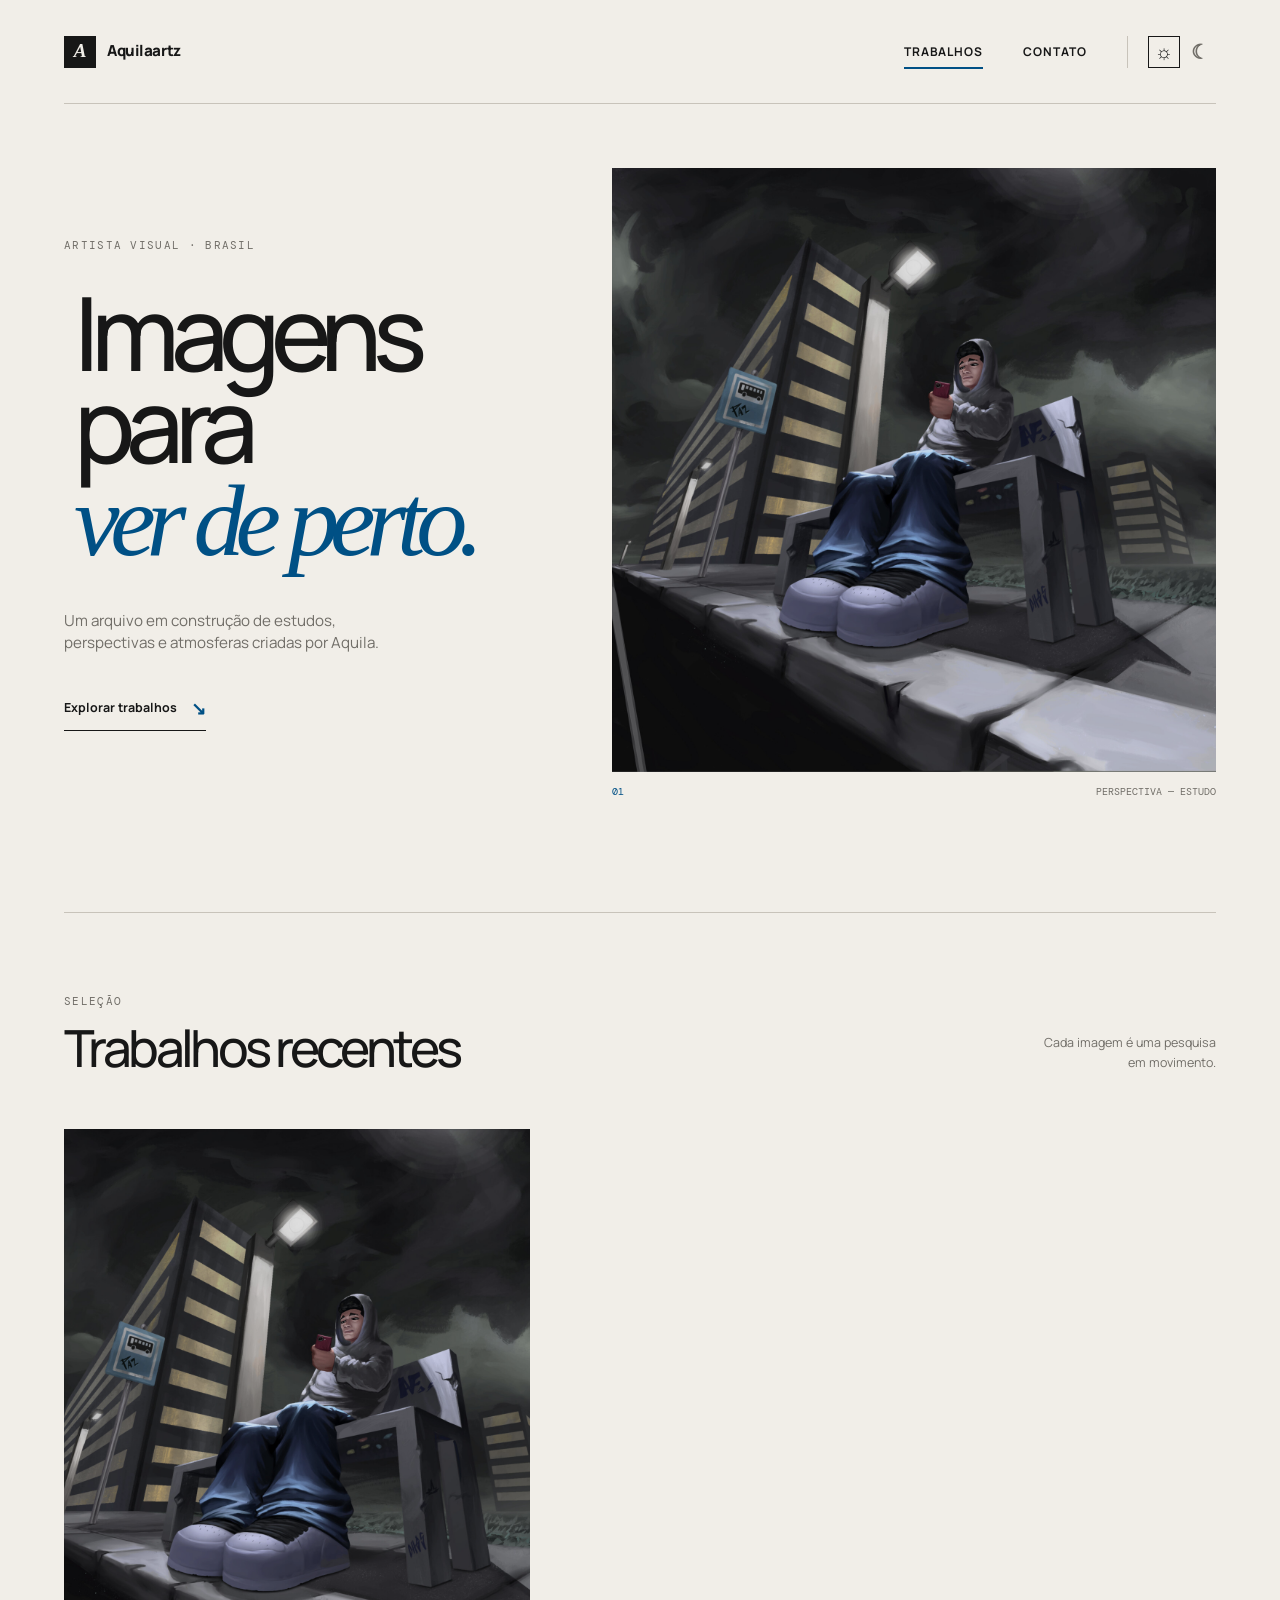
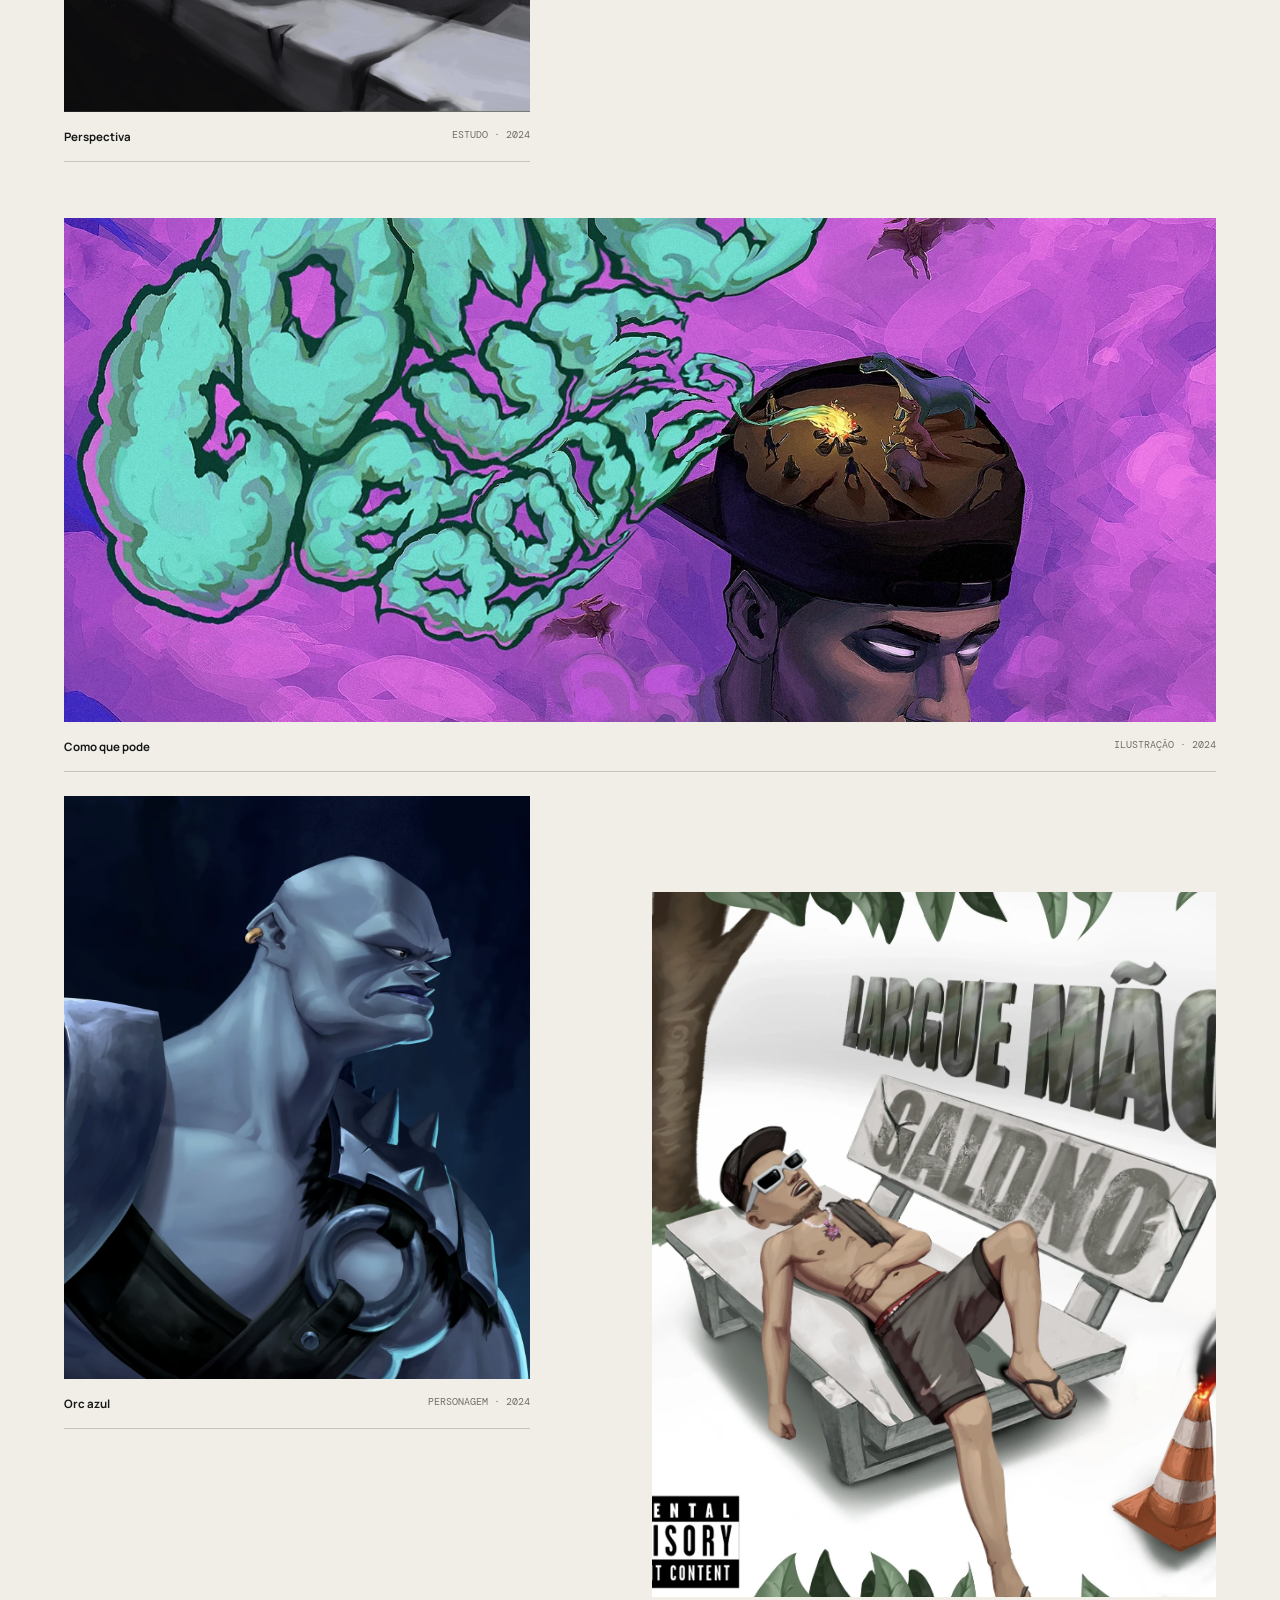
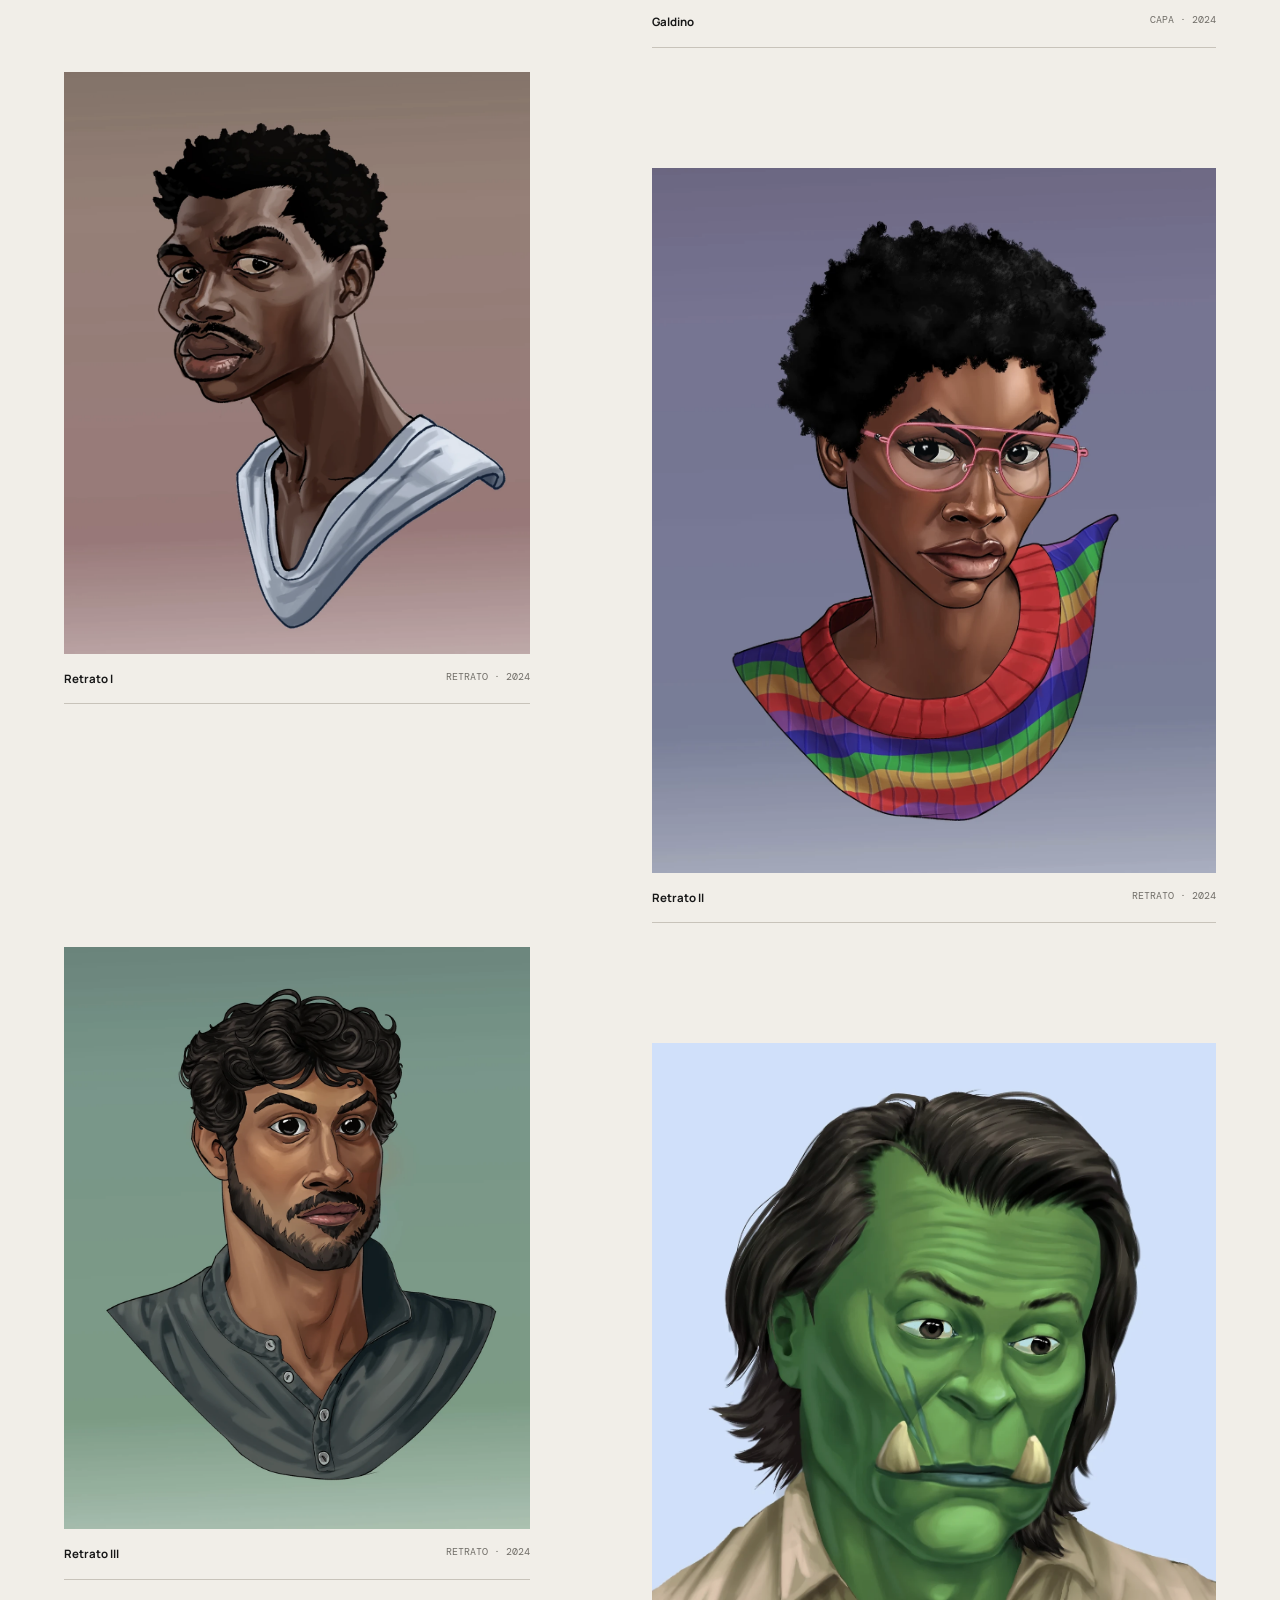
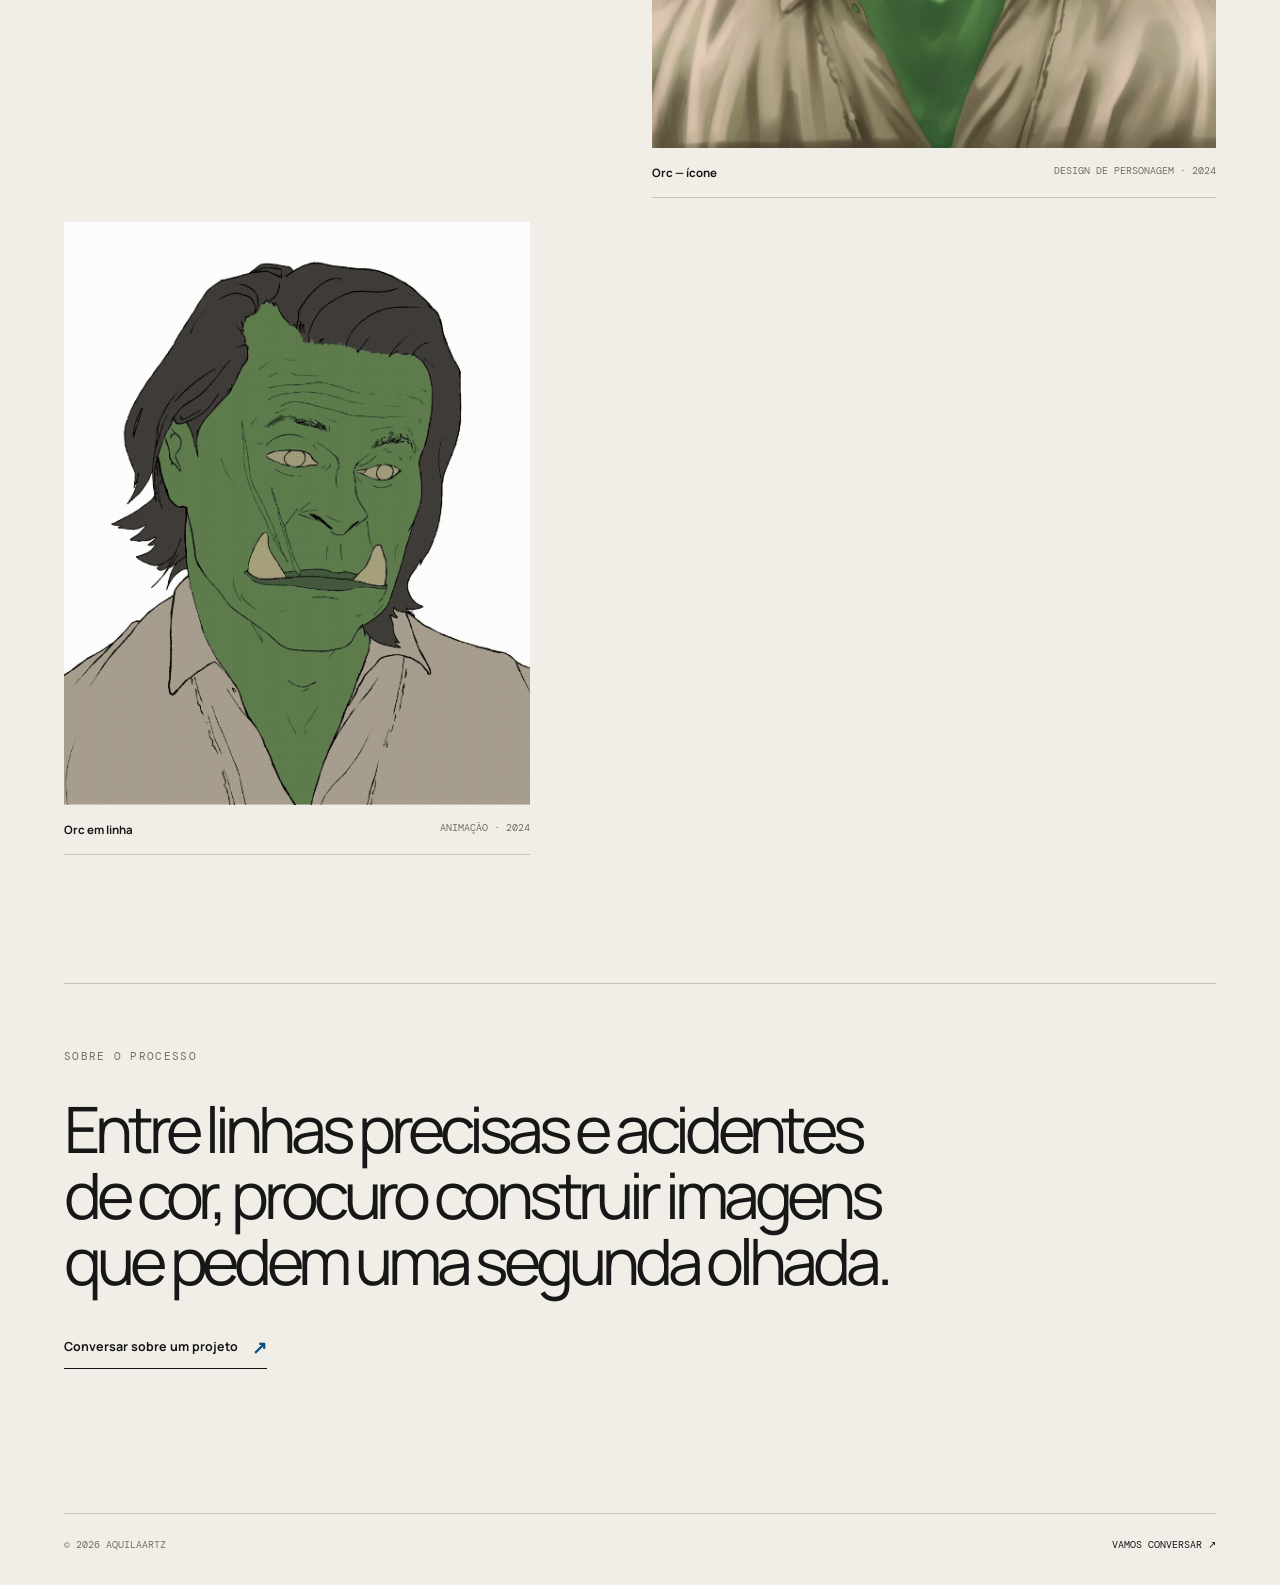
==== commit cefe7301: "Improves hero heading spacing Aligns the hero heading markup with the stylesheet so its presentation" ====
--- a/index.html
+++ b/index.html
@@ -63,7 +63,7 @@
       <section class="hero section-shell">
         <div class="hero-copy">
           <p class="eyebrow">Artista visual · Brasil</p>
-          <h1>Imagens para<br /><em>ver de perto.</em></h1>
+          <h1 class="heroH1">Imagens para<br><em>ver de perto.</em></h1>
           <p class="hero-intro">
             Um arquivo em construção de estudos, perspectivas e atmosferas
             criadas por Aquila.
--- a/css/style.css
+++ b/css/style.css
@@ -4,7 +4,7 @@
   --paper: #f1eee8;
   --muted: #716e68;
   --line: #c8c3ba;
-  --accent: #e9573f;
+  --accent: #005085;
   --space: clamp(1.5rem, 5vw, 5rem);
 }
 body[data-theme="dark"] {
@@ -12,7 +12,7 @@
   --paper: #171717;
   --muted: #aaa59d;
   --line: #45413d;
-  --accent: #ff765d;
+  --accent: #0086df;
 }
 * {
   box-sizing: border-box;
@@ -164,6 +164,9 @@
   font-weight: 500;
   letter-spacing: -0.09em;
   line-height: 0.9;
+}
+.heroH1{
+  padding: 10px;
 }
 h1 em {
   color: var(--accent);
